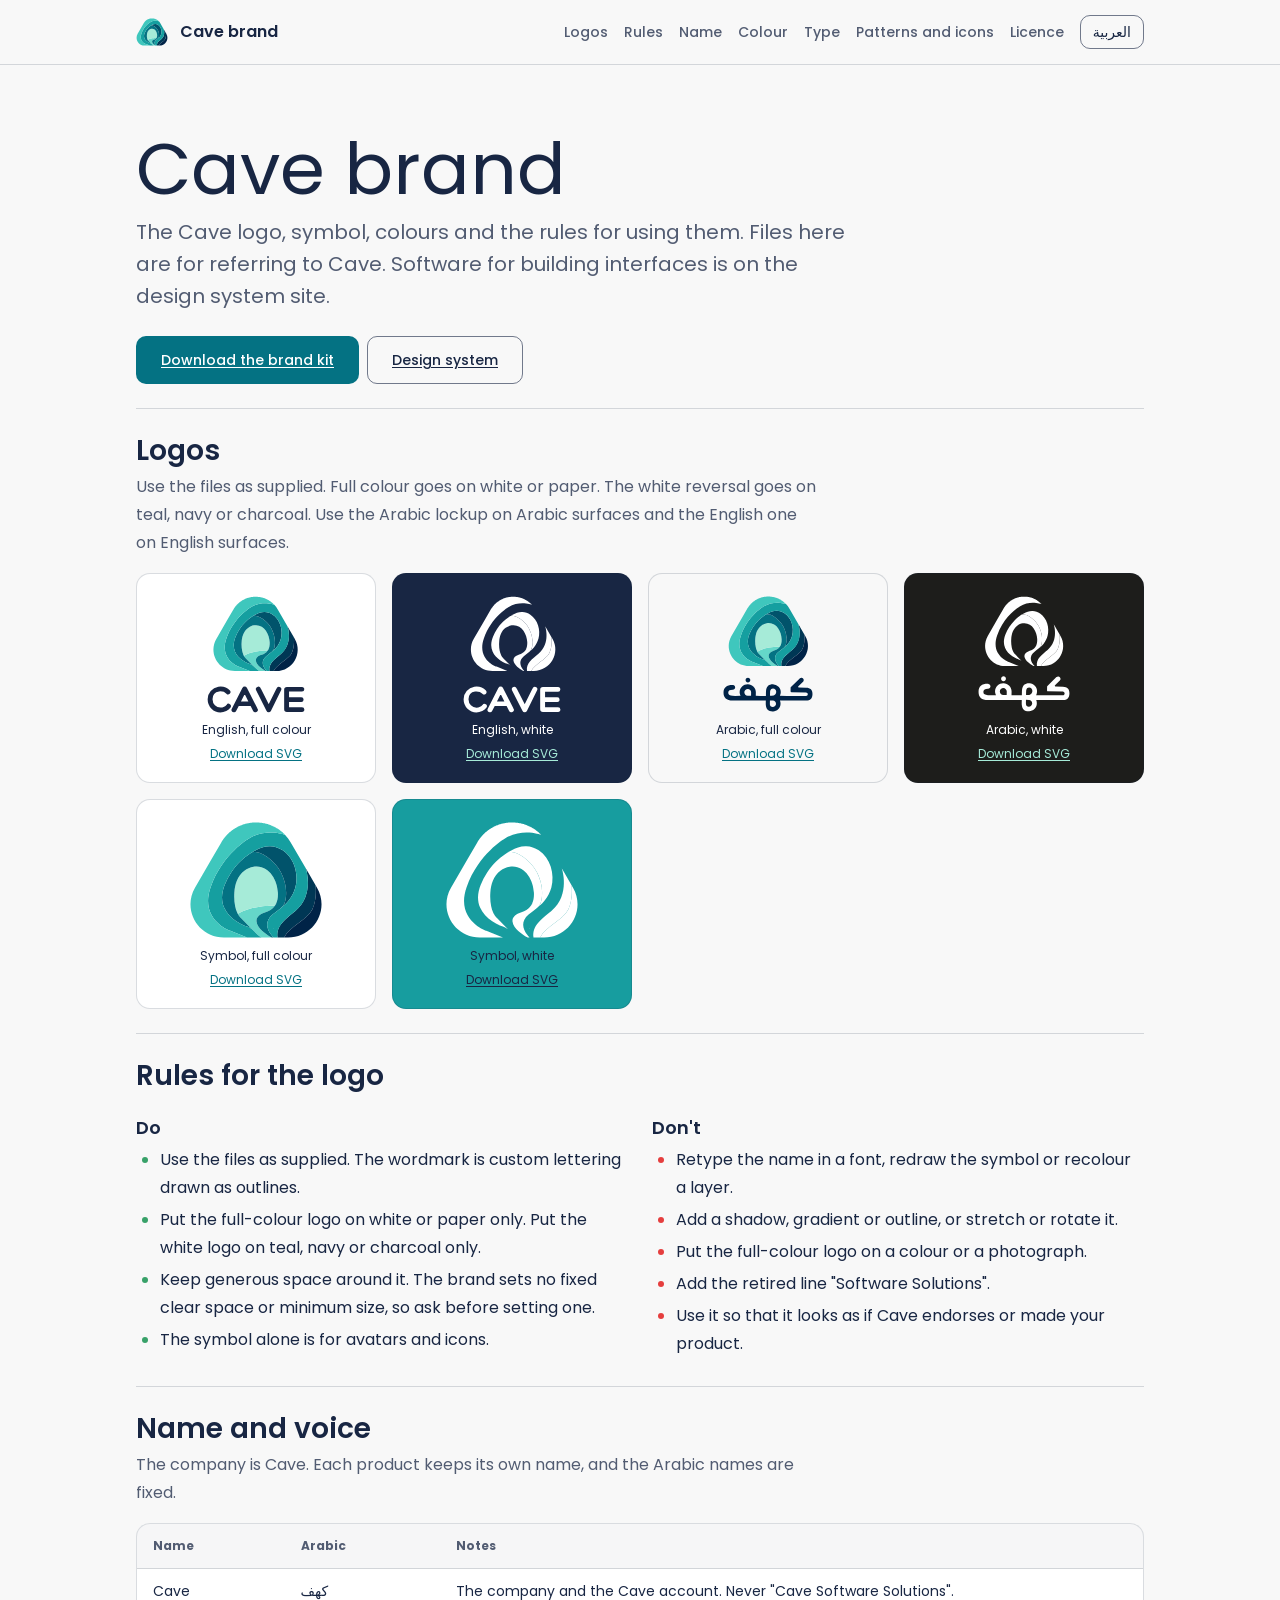
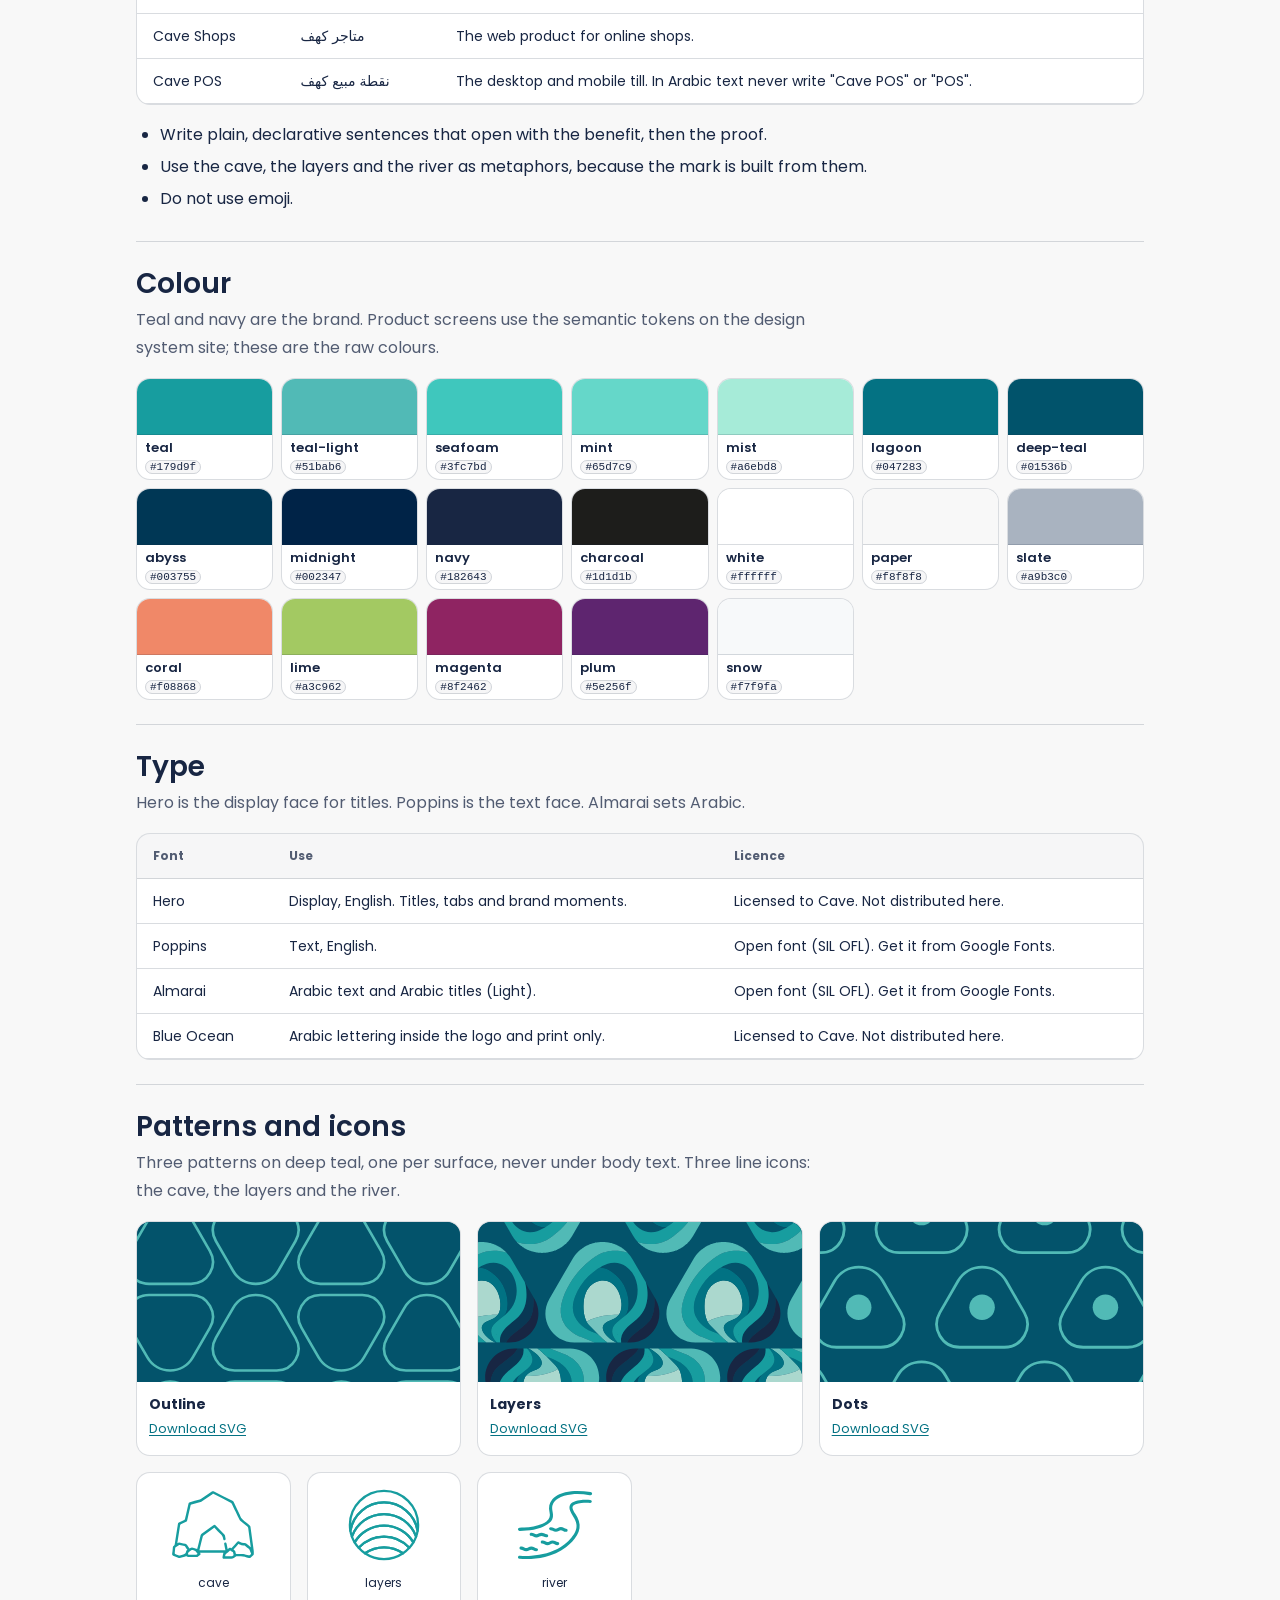
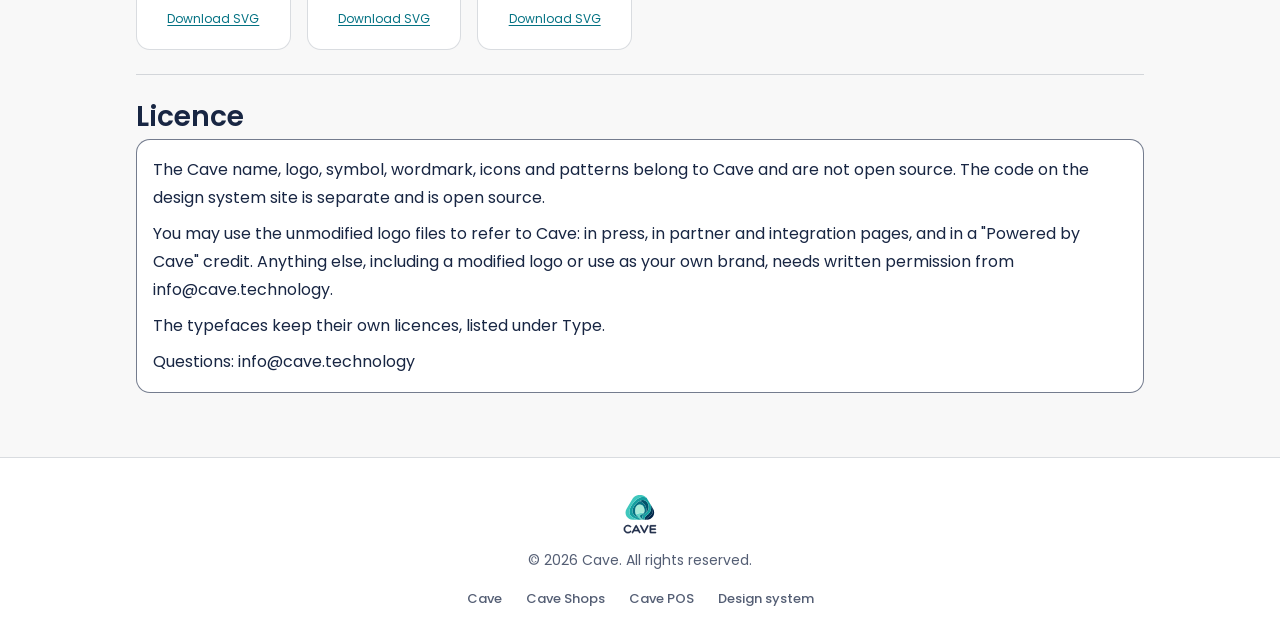
==== index.html @ c979d56d "Add the Cave brand site Logos, symbol, icons, patterns and colours with usage rules, naming and lice" ====
<!doctype html>
<html lang="en" dir="ltr" data-theme="light">
<head>
<meta charset="utf-8">
<meta name="viewport" content="width=device-width,initial-scale=1">
<title>Cave brand | Logos, colours, fonts and rules</title>
<meta name="description" content="The Cave logo, symbol, icons, patterns and colours, with the rules for using them, in English and Arabic.">
<link rel="canonical" href="https://brand.cave.technology/">
<link rel="alternate" hreflang="en" href="https://brand.cave.technology/">
<link rel="alternate" hreflang="ar" href="https://brand.cave.technology/ar/">
<link rel="alternate" hreflang="x-default" href="https://brand.cave.technology/">
<meta property="og:title" content="Cave brand | Logos, colours, fonts and rules">
<meta property="og:description" content="The Cave logo, symbol, icons, patterns and colours, with the rules for using them, in English and Arabic.">
<meta name="theme-color" content="#182643">
<link rel="icon" type="image/svg+xml" href="/assets/logos/cave-symbol-color.svg">
<script>(function(){try{var t=window.matchMedia&&matchMedia('(prefers-color-scheme: dark)').matches?'dark':'light';document.documentElement.setAttribute('data-theme',t)}catch(e){}})()</script>
<link rel="stylesheet" href="/assets/css/fonts.css">
<link rel="stylesheet" href="/assets/css/tokens.css">
<link rel="stylesheet" href="/assets/css/components.css">
<link rel="stylesheet" href="/assets/css/brand.css">
</head>
<body>
<header class="top"><div class="wrap">
<a class="brand" href="/"><img class="logo-light" src="/assets/logos/cave-symbol-color.svg" alt=""><img class="logo-dark" src="/assets/logos/cave-symbol-white.svg" alt=""><span>Cave brand</span></a>
<nav class="nav" aria-label="Cave brand"><a href="#logos">Logos</a><a href="#rules">Rules</a><a href="#name">Name</a><a href="#colour">Colour</a><a href="#type">Type</a><a href="#patterns">Patterns and icons</a><a href="#licence">Licence</a><a class="lang" href="/ar/" hreflang="ar" lang="ar">العربية</a></nav>
</div></header>
<main class="wrap">
<div class="hero"><h1>Cave brand</h1><p>The Cave logo, symbol, colours and the rules for using them. Files here are for referring to Cave. Software for building interfaces is on the design system site.</p>
<div class="actions"><a class="cv-btn cv-btn--primary cv-btn--lg" href="/kit/cave-brand-kit.zip" download>Download the brand kit</a><a class="cv-btn cv-btn--secondary cv-btn--lg" href="https://design.cave.technology/">Design system</a></div></div>
<section id="logos"><h2>Logos</h2><p class="lead">Use the files as supplied. Full colour goes on white or paper. The white reversal goes on teal, navy or charcoal. Use the Arabic lockup on Arabic surfaces and the English one on English surfaces.</p><ul class="grounds"><li class="ground g-white"><img src="/assets/logos/cave-logo-en-color-compact.svg" alt="English, full colour" height="120"><small>English, full colour</small><a href="/assets/logos/cave-logo-en-color-compact.svg" download>Download SVG</a></li><li class="ground g-navy"><img src="/assets/logos/cave-logo-en-white-compact.svg" alt="English, white" height="120"><small>English, white</small><a href="/assets/logos/cave-logo-en-white-compact.svg" download>Download SVG</a></li><li class="ground g-paper"><img src="/assets/logos/cave-logo-ar-color-compact.svg" alt="Arabic, full colour" height="120"><small>Arabic, full colour</small><a href="/assets/logos/cave-logo-ar-color-compact.svg" download>Download SVG</a></li><li class="ground g-charcoal"><img src="/assets/logos/cave-logo-ar-white-compact.svg" alt="Arabic, white" height="120"><small>Arabic, white</small><a href="/assets/logos/cave-logo-ar-white-compact.svg" download>Download SVG</a></li><li class="ground g-white"><img src="/assets/logos/cave-symbol-color.svg" alt="Symbol, full colour" height="120"><small>Symbol, full colour</small><a href="/assets/logos/cave-symbol-color.svg" download>Download SVG</a></li><li class="ground g-teal"><img src="/assets/logos/cave-symbol-white.svg" alt="Symbol, white" height="120"><small>Symbol, white</small><a href="/assets/logos/cave-symbol-white.svg" download>Download SVG</a></li></ul></section>
<section id="rules"><h2>Rules for the logo</h2><div class="cols"><div><h3>Do</h3><ul class="rules do"><li>Use the files as supplied. The wordmark is custom lettering drawn as outlines.</li><li>Put the full-colour logo on white or paper only. Put the white logo on teal, navy or charcoal only.</li><li>Keep generous space around it. The brand sets no fixed clear space or minimum size, so ask before setting one.</li><li>The symbol alone is for avatars and icons.</li></ul></div><div><h3>Don&#x27;t</h3><ul class="rules dont"><li>Retype the name in a font, redraw the symbol or recolour a layer.</li><li>Add a shadow, gradient or outline, or stretch or rotate it.</li><li>Put the full-colour logo on a colour or a photograph.</li><li>Add the retired line &quot;Software Solutions&quot;.</li><li>Use it so that it looks as if Cave endorses or made your product.</li></ul></div></div></section>
<section id="name"><h2>Name and voice</h2><p class="lead">The company is Cave. Each product keeps its own name, and the Arabic names are fixed.</p><div class="tcard"><table><thead><tr><th>Name</th><th>Arabic</th><th>Notes</th></tr></thead><tbody><tr><td>Cave</td><td>كهف</td><td>The company and the Cave account. Never &quot;Cave Software Solutions&quot;.</td></tr><tr><td>Cave Shops</td><td>متاجر كهف</td><td>The web product for online shops.</td></tr><tr><td>Cave POS</td><td>نقطة مبيع كهف</td><td>The desktop and mobile till. In Arabic text never write &quot;Cave POS&quot; or &quot;POS&quot;.</td></tr></tbody></table></div><ul class="rules" style="margin-top:var(--space-3)"><li>Write plain, declarative sentences that open with the benefit, then the proof.</li><li>Use the cave, the layers and the river as metaphors, because the mark is built from them.</li><li>Do not use emoji.</li></ul></section>
<section id="colour"><h2>Colour</h2><p class="lead">Teal and navy are the brand. Product screens use the semantic tokens on the design system site; these are the raw colours.</p><ul class="swatches"><li class="sw"><i style="background:#179d9f"></i><span><b>teal</b><code>#179d9f</code></span></li><li class="sw"><i style="background:#51bab6"></i><span><b>teal-light</b><code>#51bab6</code></span></li><li class="sw"><i style="background:#3fc7bd"></i><span><b>seafoam</b><code>#3fc7bd</code></span></li><li class="sw"><i style="background:#65d7c9"></i><span><b>mint</b><code>#65d7c9</code></span></li><li class="sw"><i style="background:#a6ebd8"></i><span><b>mist</b><code>#a6ebd8</code></span></li><li class="sw"><i style="background:#047283"></i><span><b>lagoon</b><code>#047283</code></span></li><li class="sw"><i style="background:#01536b"></i><span><b>deep-teal</b><code>#01536b</code></span></li><li class="sw"><i style="background:#003755"></i><span><b>abyss</b><code>#003755</code></span></li><li class="sw"><i style="background:#002347"></i><span><b>midnight</b><code>#002347</code></span></li><li class="sw"><i style="background:#182643"></i><span><b>navy</b><code>#182643</code></span></li><li class="sw"><i style="background:#1d1d1b"></i><span><b>charcoal</b><code>#1d1d1b</code></span></li><li class="sw"><i style="background:#ffffff"></i><span><b>white</b><code>#ffffff</code></span></li><li class="sw"><i style="background:#f8f8f8"></i><span><b>paper</b><code>#f8f8f8</code></span></li><li class="sw"><i style="background:#a9b3c0"></i><span><b>slate</b><code>#a9b3c0</code></span></li><li class="sw"><i style="background:#f08868"></i><span><b>coral</b><code>#f08868</code></span></li><li class="sw"><i style="background:#a3c962"></i><span><b>lime</b><code>#a3c962</code></span></li><li class="sw"><i style="background:#8f2462"></i><span><b>magenta</b><code>#8f2462</code></span></li><li class="sw"><i style="background:#5e256f"></i><span><b>plum</b><code>#5e256f</code></span></li><li class="sw"><i style="background:#f7f9fa"></i><span><b>snow</b><code>#f7f9fa</code></span></li></ul></section>
<section id="type"><h2>Type</h2><p class="lead">Hero is the display face for titles. Poppins is the text face. Almarai sets Arabic.</p><div class="tcard"><table><thead><tr><th>Font</th><th>Use</th><th>Licence</th></tr></thead><tbody><tr><td class="ltr">Hero</td><td>Display, English. Titles, tabs and brand moments.</td><td>Licensed to Cave. Not distributed here.</td></tr><tr><td class="ltr">Poppins</td><td>Text, English.</td><td>Open font (SIL OFL). Get it from Google Fonts.</td></tr><tr><td class="ltr">Almarai</td><td>Arabic text and Arabic titles (Light).</td><td>Open font (SIL OFL). Get it from Google Fonts.</td></tr><tr><td class="ltr">Blue Ocean</td><td>Arabic lettering inside the logo and print only.</td><td>Licensed to Cave. Not distributed here.</td></tr></tbody></table></div></section>
<section id="patterns"><h2>Patterns and icons</h2><p class="lead">Three patterns on deep teal, one per surface, never under body text. Three line icons: the cave, the layers and the river.</p><ul class="pats"><li><span class="pat" style="background-image:url(/assets/patterns/cave-pattern-outline.svg)" role="img" aria-label="Outline"></span><div class="cap"><b>Outline</b><a href="/assets/patterns/cave-pattern-outline.svg" download>Download SVG</a></div></li><li><span class="pat" style="background-image:url(/assets/patterns/cave-pattern-layers.svg)" role="img" aria-label="Layers"></span><div class="cap"><b>Layers</b><a href="/assets/patterns/cave-pattern-layers.svg" download>Download SVG</a></div></li><li><span class="pat" style="background-image:url(/assets/patterns/cave-pattern-dots.svg)" role="img" aria-label="Dots"></span><div class="cap"><b>Dots</b><a href="/assets/patterns/cave-pattern-dots.svg" download>Download SVG</a></div></li></ul><ul class="icons" style="margin-top:var(--space-3)"><li><img src="/assets/icons/cave-icon-cave.svg" alt="" height="72"><small>cave</small><a href="/assets/icons/cave-icon-cave.svg" download style="font-size:12px">Download SVG</a></li><li><img src="/assets/icons/cave-icon-layers.svg" alt="" height="72"><small>layers</small><a href="/assets/icons/cave-icon-layers.svg" download style="font-size:12px">Download SVG</a></li><li><img src="/assets/icons/cave-icon-river.svg" alt="" height="72"><small>river</small><a href="/assets/icons/cave-icon-river.svg" download style="font-size:12px">Download SVG</a></li></ul></section>
<section id="licence"><h2>Licence</h2><div class="notice"><p>The Cave name, logo, symbol, wordmark, icons and patterns belong to Cave and are not open source. The code on the design system site is separate and is open source.</p><p>You may use the unmodified logo files to refer to Cave: in press, in partner and integration pages, and in a &quot;Powered by Cave&quot; credit. Anything else, including a modified logo or use as your own brand, needs written permission from info@cave.technology.</p><p>The typefaces keep their own licences, listed under Type.</p><p>Questions: info@cave.technology</p></div></section>
</main>
<footer class="cv-footer"><div class="cv-footer__stack">
<img class="cv-footer__logo logo-light" src="/assets/logos/cave-logo-en-color-compact.svg" alt="Cave" height="40">
<img class="cv-footer__logo logo-dark" src="/assets/logos/cave-logo-en-white-compact.svg" alt="" height="40">
<p class="cv-footer__copy">© 2026 Cave. All rights reserved.</p>
<ul class="cv-footer__links"><li><a href="https://www.cave.technology">Cave</a></li><li><a href="https://shops.cave.technology">Cave Shops</a></li><li><a href="https://pos.cave.technology">Cave POS</a></li><li><a href="https://design.cave.technology">Design system</a></li></ul>
</div></footer>
</body>
</html>
---- assets/css/fonts.css ----
@font-face{font-family:"Poppins";src:url("/assets/fonts/Poppins-Regular.ttf") format("truetype");font-weight:400;font-display:swap}
@font-face{font-family:"Poppins";src:url("/assets/fonts/Poppins-Medium.ttf") format("truetype");font-weight:500;font-display:swap}
@font-face{font-family:"Poppins";src:url("/assets/fonts/Poppins-SemiBold.ttf") format("truetype");font-weight:600;font-display:swap}
@font-face{font-family:"Poppins";src:url("/assets/fonts/Poppins-Bold.ttf") format("truetype");font-weight:700;font-display:swap}
@font-face{font-family:"Almarai";src:url("/assets/fonts/Almarai-Light.ttf") format("truetype");font-weight:300;font-display:swap}
@font-face{font-family:"Almarai";src:url("/assets/fonts/Almarai-Regular.ttf") format("truetype");font-weight:400;font-display:swap}
@font-face{font-family:"Almarai";src:url("/assets/fonts/Almarai-Bold.ttf") format("truetype");font-weight:700;font-display:swap}
@font-face{font-family:"Hero";src:url("/assets/fonts/Hero.otf") format("opentype");font-weight:400;font-display:swap}
---- assets/css/tokens.css ----
/* Cave design tokens. Generated from tokens.json. Do not edit by hand. */
:root{--teal:#179d9f;--teal-light:#51bab6;--seafoam:#3fc7bd;--mint:#65d7c9;--mist:#a6ebd8;--lagoon:#047283;--deep-teal:#01536b;--abyss:#003755;--midnight:#002347;--navy:#182643;--charcoal:#1d1d1b;--white:#ffffff;--paper:#f8f8f8;--slate:#a9b3c0;--coral:#f08868;--lime:#a3c962;--magenta:#8f2462;--plum:#5e256f;--snow:#f7f9fa;--font-display:"Hero", "Poppins", system-ui, sans-serif;--font-sans:"Poppins", system-ui, sans-serif;--font-ar-display:"Almarai", "Poppins", system-ui, sans-serif;--font-ar-text:"Almarai", "Poppins", system-ui, sans-serif;--space-1:4px;--space-2:8px;--space-3:16px;--space-4:24px;--space-5:40px;--space-6:64px;--space-12:12px;--space-32:32px;--space-48:48px;--radius-sm:8px;--radius-control:10px;--radius-md:14px;--radius-lg:18px;--radius-xl:32px;--radius-pill:9999px;--duration-fast:150ms;--duration-base:200ms;--easing-standard:cubic-bezier(0.2,0,0,1);--z-sticky:100;--z-dropdown:1000;--z-modal:1100;--z-toast:1200;}
:root,[data-theme="light"]{color-scheme:light;--surface:var(--paper);--surface-raised:var(--white);--surface-inverse:var(--navy);--ink:var(--navy);--ink-muted:rgba(24,38,67,0.74);--ink-inverse:var(--white);--border:rgba(24,38,67,0.16);--border-strong:rgba(24,38,67,0.6);--accent:var(--teal);--on-accent:var(--navy);--accent-text:var(--lagoon);--focus-ring:var(--lagoon);--accent-strong:var(--lagoon);--on-accent-strong:var(--white);--accent-strong-hover:var(--deep-teal);--accent-soft:rgba(166,235,216,0.45);--accent-soft-border:rgba(4,114,131,0.3);--danger:#c53030;--on-danger:var(--white);--danger-hover:#9b2c2c;--surface-sunken:rgba(24,38,67,0.04);--surface-hover:rgba(24,38,67,0.06);--scrim:rgba(24,38,67,0.5);--disabled-bg:rgba(24,38,67,0.08);--disabled-fg:rgba(24,38,67,0.45);--success-bg:#f0fff4;--success-fg:#276749;--success-border:#c6f6d5;--success-solid:#38a169;--warning-bg:#fffaf0;--warning-fg:#9c4221;--warning-border:#feebc8;--warning-solid:#dd6b20;--error-bg:#fff5f5;--error-fg:#c53030;--error-border:#fed7d7;--error-solid:#e53e3e;--info-bg:#ebf8ff;--info-fg:#2c5282;--info-border:#bee3f8;--info-solid:#3182ce;--chart-1:#047283;--chart-2:#8f2462;--chart-3:#a85f49;--chart-4:#182643;--shadow-menu:0 4px 12px rgba(24,38,67,0.12);--shadow-overlay:0 12px 32px rgba(24,38,67,0.16);}
[data-theme="dark"]{color-scheme:dark;--surface:var(--navy);--surface-raised:rgba(255,255,255,0.06);--surface-inverse:var(--paper);--ink:var(--white);--ink-muted:rgba(255,255,255,0.74);--ink-inverse:var(--navy);--border:rgba(255,255,255,0.16);--border-strong:rgba(255,255,255,0.55);--accent:var(--teal);--on-accent:var(--navy);--accent-text:var(--seafoam);--focus-ring:var(--seafoam);--accent-strong:var(--teal);--on-accent-strong:var(--navy);--accent-strong-hover:var(--seafoam);--accent-soft:rgba(63,199,189,0.14);--accent-soft-border:rgba(63,199,189,0.3);--danger:#f56565;--on-danger:var(--navy);--danger-hover:#fc8181;--surface-sunken:rgba(255,255,255,0.04);--surface-hover:rgba(255,255,255,0.08);--scrim:rgba(0,0,0,0.6);--disabled-bg:rgba(255,255,255,0.1);--disabled-fg:rgba(255,255,255,0.45);--success-bg:rgba(72,187,120,0.14);--success-fg:#9ae6b4;--success-border:rgba(72,187,120,0.28);--success-solid:#48bb78;--warning-bg:rgba(237,137,54,0.14);--warning-fg:#fbd38d;--warning-border:rgba(237,137,54,0.28);--warning-solid:#ed8936;--error-bg:rgba(245,101,101,0.14);--error-fg:#feb2b2;--error-border:rgba(245,101,101,0.28);--error-solid:#f56565;--info-bg:rgba(66,153,225,0.14);--info-fg:#90cdf4;--info-border:rgba(66,153,225,0.28);--info-solid:#4299e1;--chart-1:#3fc7bd;--chart-2:#f08868;--chart-3:#a3c962;--chart-4:#a6ebd8;--shadow-menu:0 4px 12px rgba(0,0,0,0.5);--shadow-overlay:0 12px 32px rgba(0,0,0,0.6);}
[data-theme="black"]{color-scheme:dark;--surface:var(--charcoal);--surface-raised:rgba(255,255,255,0.06);--surface-inverse:var(--paper);--ink:var(--white);--ink-muted:rgba(255,255,255,0.74);--ink-inverse:var(--charcoal);--border:rgba(255,255,255,0.16);--border-strong:rgba(255,255,255,0.55);--accent:var(--teal);--on-accent:var(--charcoal);--accent-text:var(--seafoam);--focus-ring:var(--seafoam);--accent-strong:var(--teal);--on-accent-strong:var(--charcoal);--accent-strong-hover:var(--seafoam);--accent-soft:rgba(63,199,189,0.14);--accent-soft-border:rgba(63,199,189,0.3);--danger:#f56565;--on-danger:var(--charcoal);--danger-hover:#fc8181;--surface-sunken:rgba(255,255,255,0.04);--surface-hover:rgba(255,255,255,0.08);--scrim:rgba(0,0,0,0.7);--disabled-bg:rgba(255,255,255,0.1);--disabled-fg:rgba(255,255,255,0.45);--success-bg:rgba(72,187,120,0.14);--success-fg:#9ae6b4;--success-border:rgba(72,187,120,0.28);--success-solid:#48bb78;--warning-bg:rgba(237,137,54,0.14);--warning-fg:#fbd38d;--warning-border:rgba(237,137,54,0.28);--warning-solid:#ed8936;--error-bg:rgba(245,101,101,0.14);--error-fg:#feb2b2;--error-border:rgba(245,101,101,0.28);--error-solid:#f56565;--info-bg:rgba(66,153,225,0.14);--info-fg:#90cdf4;--info-border:rgba(66,153,225,0.28);--info-solid:#4299e1;--chart-1:#3fc7bd;--chart-2:#f08868;--chart-3:#a3c962;--chart-4:#a6ebd8;--shadow-menu:0 4px 12px rgba(0,0,0,0.6);--shadow-overlay:0 12px 32px rgba(0,0,0,0.7);}
---- assets/css/components.css ----
/* Cave product UI: CSS-only components. Every value is a token from tokens.json. Logical properties throughout, so the same markup works left-to-right and right-to-left. */
:root{--ui-font:var(--font-sans)}
[dir="rtl"]{--ui-font:var(--font-ar-text)}
.cv-ltr{direction:ltr;unicode-bidi:isolate;text-align:start}
.cv-icon{width:20px;height:20px;flex:none;fill:none;stroke:currentColor;stroke-width:1.75;stroke-linecap:round;stroke-linejoin:round}
:where(.cv-btn,.cv-icon-btn,.cv-tab,.cv-nav-item,.cv-link,.cv-powered__link,.cv-footer__links a):focus-visible{outline:2px solid var(--focus-ring);outline-offset:2px}

/* Button */
.cv-btn{--h:40px;box-sizing:border-box;display:inline-flex;align-items:center;justify-content:center;gap:var(--space-2);min-height:var(--h);padding:0 var(--space-3);border:1px solid transparent;border-radius:var(--radius-control);background:transparent;color:var(--ink);font:500 14px/20px var(--ui-font);white-space:nowrap;cursor:pointer;transition:background-color var(--duration-fast) var(--easing-standard),border-color var(--duration-fast) var(--easing-standard)}
.cv-btn--sm{--h:32px;padding:0 var(--space-12);font-size:13px}
.cv-btn--lg{--h:48px;padding:0 var(--space-4)}
.cv-btn--block{display:flex;width:100%}
.cv-btn--primary{background:var(--accent-strong);color:var(--on-accent-strong)}
.cv-btn--primary:hover,.cv-btn--primary:active{background:var(--accent-strong-hover)}
.cv-btn--secondary{border-color:var(--border-strong)}
.cv-btn--secondary:hover,.cv-btn--tertiary:hover{background:var(--surface-hover)}
.cv-btn--tertiary{color:var(--accent-text)}
.cv-btn--danger{background:var(--danger);color:var(--on-danger)}
.cv-btn--danger:hover,.cv-btn--danger:active{background:var(--danger-hover)}
.cv-btn:disabled,.cv-btn[aria-disabled="true"]{background:var(--disabled-bg);border-color:transparent;color:var(--disabled-fg);cursor:not-allowed}
.cv-btn[aria-busy="true"]{cursor:progress}
.cv-spinner{width:16px;height:16px;box-sizing:border-box;border:2px solid currentColor;border-inline-end-color:transparent;border-radius:50%;animation:cv-spin .8s linear infinite}
@keyframes cv-spin{to{transform:rotate(360deg)}}
.cv-icon-btn{display:inline-flex;align-items:center;justify-content:center;width:40px;height:40px;padding:0;border:0;border-radius:var(--radius-control);background:transparent;color:var(--ink);cursor:pointer}
.cv-icon-btn:hover{background:var(--surface-hover)}
.cv-link{color:var(--accent-text);text-decoration:underline;text-underline-offset:2px}

/* Field */
.cv-field{display:flex;flex-direction:column;gap:var(--space-1);min-width:0}
.cv-label{font:500 13px/20px var(--ui-font);color:var(--ink)}
.cv-input{box-sizing:border-box;width:100%;min-height:40px;padding:0 var(--space-12);border:1px solid var(--border-strong);border-radius:var(--radius-control);background:var(--surface-raised);color:var(--ink);font:400 14px/20px var(--ui-font);transition:border-color var(--duration-fast) var(--easing-standard)}
textarea.cv-input{padding:var(--space-12);min-height:88px;resize:vertical}
.cv-input::placeholder{color:var(--ink-muted)}
.cv-input:focus{outline:2px solid var(--focus-ring);outline-offset:-1px;border-color:var(--focus-ring)}
.cv-input[aria-invalid="true"]{border-color:var(--error-fg)}
.cv-input:disabled{background:var(--disabled-bg);border-color:transparent;color:var(--disabled-fg);cursor:not-allowed}
.cv-help{font:400 12px/16px var(--ui-font);color:var(--ink-muted)}
.cv-error{display:flex;align-items:center;gap:var(--space-1);font:500 12px/16px var(--ui-font);color:var(--error-fg)}
.cv-error .cv-icon{width:16px;height:16px}

/* Badge */
.cv-badge{--dot:var(--ink-muted);display:inline-flex;align-items:center;gap:6px;height:24px;padding:0 10px;box-sizing:border-box;border:1px solid var(--border);border-radius:var(--radius-pill);background:var(--surface-sunken);color:var(--ink-muted);font:500 12px/16px var(--ui-font);white-space:nowrap}
.cv-badge::before{content:"";width:6px;height:6px;border-radius:50%;background:var(--dot)}
.cv-badge--brand{background:var(--accent-soft);border-color:var(--accent-soft-border);color:var(--accent-text);--dot:var(--accent-text)}
.cv-badge--success{background:var(--success-bg);border-color:var(--success-border);color:var(--success-fg);--dot:var(--success-solid)}
.cv-badge--warning{background:var(--warning-bg);border-color:var(--warning-border);color:var(--warning-fg);--dot:var(--warning-solid)}
.cv-badge--error{background:var(--error-bg);border-color:var(--error-border);color:var(--error-fg);--dot:var(--error-solid)}
.cv-badge--info{background:var(--info-bg);border-color:var(--info-border);color:var(--info-fg);--dot:var(--info-solid)}

/* Card and stat */
.cv-card{box-sizing:border-box;padding:var(--space-4);border:1px solid var(--border);border-radius:var(--radius-md);background:var(--surface-raised);color:var(--ink)}
.cv-card__title{margin:0;font:600 18px/28px var(--ui-font)}
.cv-card__sub{margin:0;font:400 14px/20px var(--ui-font);color:var(--ink-muted)}
[dir="rtl"] .cv-card__title{font-weight:700;line-height:30px}
.cv-stat{display:flex;flex-direction:column;gap:var(--space-1)}
.cv-stat__label{font:500 13px/20px var(--ui-font);color:var(--ink-muted)}
.cv-stat__value{font:600 28px/36px var(--ui-font);font-variant-numeric:tabular-nums;color:var(--ink)}
.cv-stat__meta{display:flex;align-items:center;gap:var(--space-2);font:400 12px/16px var(--ui-font);color:var(--ink-muted)}

/* Page header and toolbar */
.cv-page-header{display:flex;align-items:flex-start;justify-content:space-between;gap:var(--space-3);flex-wrap:wrap}
.cv-page-title{margin:0;font:600 24px/32px var(--ui-font);color:var(--ink)}
[dir="rtl"] .cv-page-title{font-weight:700;line-height:36px}
.cv-page-sub{margin:var(--space-1) 0 0;font:400 14px/20px var(--ui-font);color:var(--ink-muted)}
.cv-toolbar{display:flex;align-items:center;gap:var(--space-3);flex-wrap:wrap}

/* Data table */
.cv-table-card{overflow:hidden;border:1px solid var(--border);border-radius:var(--radius-md);background:var(--surface-raised);color:var(--ink)}
.cv-table-scroll{overflow-x:auto}
.cv-table{width:100%;border-collapse:separate;border-spacing:0;font:400 14px/20px var(--ui-font);color:var(--ink)}
.cv-table th{padding:var(--space-12) var(--space-3);border-block-end:1px solid var(--border);background:var(--surface-sunken);color:var(--ink-muted);font:600 12px/16px var(--ui-font);text-align:start;white-space:nowrap}
.cv-table td{padding:var(--space-12) var(--space-3);border-block-end:1px solid var(--border);vertical-align:middle}
.cv-table tbody tr:last-child td{border-block-end:0}
.cv-table tbody tr:hover td{background:var(--surface-hover)}
.cv-table .cv-num{text-align:end;font-variant-numeric:tabular-nums}
.cv-pager{display:flex;align-items:center;justify-content:space-between;gap:var(--space-3);padding:var(--space-2) var(--space-3);border-block-start:1px solid var(--border);font:400 13px/20px var(--ui-font);color:var(--ink-muted)}

/* Empty state and skeleton */
.cv-empty{display:flex;flex-direction:column;align-items:center;gap:var(--space-2);padding:var(--space-5) var(--space-4);text-align:center}
.cv-empty__mark{display:flex;align-items:center;justify-content:center;width:56px;height:56px;border-radius:var(--radius-md);background:var(--accent-soft);color:var(--accent-text)}
.cv-empty__mark .cv-icon{width:28px;height:28px}
.cv-empty__title{margin:var(--space-2) 0 0;font:600 18px/28px var(--ui-font);color:var(--ink)}
.cv-empty__body{margin:0;max-width:44ch;font:400 14px/20px var(--ui-font);color:var(--ink-muted)}
.cv-empty .cv-btn{margin-block-start:var(--space-2)}
.cv-skeleton{display:block;height:12px;border-radius:var(--radius-sm);background:var(--surface-hover);animation:cv-pulse 1.4s ease-in-out infinite}
@keyframes cv-pulse{50%{opacity:.45}}
@media (prefers-reduced-motion:reduce){.cv-skeleton{animation:none}.cv-spinner{animation-duration:2.4s}}

/* Dialog and toast */
.cv-scrim{display:flex;align-items:center;justify-content:center;padding:var(--space-4);background:var(--scrim)}
.cv-dialog{box-sizing:border-box;width:100%;max-width:440px;padding:var(--space-4);border:1px solid var(--border);border-radius:var(--radius-lg);background:var(--surface);color:var(--ink);box-shadow:var(--shadow-overlay)}
.cv-dialog__title{margin:0;font:600 18px/28px var(--ui-font)}
[dir="rtl"] .cv-dialog__title{font-weight:700;line-height:30px}
.cv-dialog__body{margin:var(--space-2) 0 0;font:400 14px/20px var(--ui-font);color:var(--ink-muted)}
.cv-dialog__actions{display:flex;justify-content:flex-end;gap:var(--space-2);margin-block-start:var(--space-4)}
.cv-toast{max-width:min(420px,100%);display:flex;align-items:center;gap:var(--space-12);box-sizing:border-box;max-width:420px;padding:var(--space-12) var(--space-3);border:1px solid var(--border-strong);border-radius:var(--radius-control);background:var(--surface);color:var(--ink);box-shadow:var(--shadow-menu);font:400 14px/20px var(--ui-font)}
.cv-toast__icon{--c:var(--info-fg);color:var(--c)}
.cv-toast--success .cv-toast__icon{--c:var(--success-fg)}
.cv-toast--warning .cv-toast__icon{--c:var(--warning-fg)}
.cv-toast--error .cv-toast__icon{--c:var(--error-fg)}
.cv-toast__action{margin-inline-start:auto;font-weight:600;color:var(--accent-text);background:none;border:0;padding:0;cursor:pointer;font-family:inherit;font-size:inherit}

/* Banner */
.cv-banner{display:flex;align-items:flex-start;gap:var(--space-12);padding:var(--space-12) var(--space-3);border:1px solid var(--info-border);border-radius:var(--radius-control);background:var(--info-bg);color:var(--info-fg);font:400 14px/20px var(--ui-font)}
.cv-banner--success{background:var(--success-bg);border-color:var(--success-border);color:var(--success-fg)}
.cv-banner--warning{background:var(--warning-bg);border-color:var(--warning-border);color:var(--warning-fg)}
.cv-banner--error{background:var(--error-bg);border-color:var(--error-border);color:var(--error-fg)}
.cv-banner__text{flex:1;min-width:0}
.cv-banner__title{font-weight:600}
.cv-banner__action{margin-inline-start:auto;font-weight:600;color:inherit;text-decoration:underline;text-underline-offset:2px;white-space:nowrap}

/* Tabs */
.cv-tabs{display:flex;gap:var(--space-1);border-block-end:1px solid var(--border);overflow-x:auto}
.cv-tab{padding:var(--space-12) var(--space-3);margin-block-end:-1px;border:0;border-block-end:2px solid transparent;background:none;color:var(--ink-muted);font:500 14px/20px var(--ui-font);white-space:nowrap;cursor:pointer}
.cv-tab:hover{color:var(--ink)}
.cv-tab[aria-selected="true"]{border-block-end-color:var(--accent-strong);color:var(--ink);font-weight:600}

/* Navigation */
.cv-sidebar{box-sizing:border-box;display:flex;flex-direction:column;gap:var(--space-1);width:256px;max-width:100%;padding:var(--space-3);border-inline-end:1px solid var(--border);background:var(--surface-raised);color:var(--ink)}
.cv-nav-section{padding:var(--space-3) var(--space-12) var(--space-1);color:var(--ink-muted);font:600 12px/16px var(--ui-font)}
.cv-nav-item{display:flex;align-items:center;gap:var(--space-12);min-height:40px;padding:0 var(--space-12);border:0;border-radius:var(--radius-control);background:transparent;color:var(--ink);font:500 14px/20px var(--ui-font);text-align:start;text-decoration:none;cursor:pointer}
.cv-nav-item:hover{background:var(--surface-hover)}
.cv-nav-item[aria-current="page"]{background:var(--accent-soft);color:var(--accent-text);font-weight:600}
.cv-bottomnav{display:flex;border-block-start:1px solid var(--border);background:var(--surface-raised)}
.cv-bottomnav .cv-nav-item{flex:1;flex-direction:column;justify-content:center;gap:2px;min-height:56px;padding:var(--space-1) 0;border-radius:0;font-size:12px;line-height:16px}
.cv-bottomnav .cv-nav-item[aria-current="page"]{background:transparent}

/* Auth card: the Cave account screens (sign in, register, reset). The title is
   the account name, "Cave", in the display face; the products are named only in the context line. */
.cv-auth{box-sizing:border-box;width:100%;max-width:400px;margin-inline:auto;padding:var(--space-4);border:1px solid var(--border);border-radius:var(--radius-lg);background:var(--surface-raised);color:var(--ink)}
.cv-auth__brand{display:flex;align-items:center;justify-content:center;gap:var(--space-2)}
.cv-auth__logo{width:40px;height:40px;object-fit:contain}
.cv-auth__name{font:400 32px/40px var(--font-display)}
[dir="rtl"] .cv-auth__name{font-family:var(--font-ar-display);font-size:28px;line-height:48px}
.cv-auth__sub{margin:var(--space-1) 0 0;text-align:center;font:400 14px/20px var(--ui-font);color:var(--ink-muted)}
.cv-auth__context{margin:var(--space-1) 0 var(--space-4);text-align:center;font:400 12px/16px var(--ui-font);color:var(--ink-muted)}
.cv-auth__form{display:flex;flex-direction:column;gap:var(--space-3)}

/* Add-on card, quantity stepper and order bar */
.cv-addon{box-sizing:border-box;display:flex;flex-direction:column;gap:var(--space-12);min-width:0;padding:var(--space-3);background:var(--surface-raised);border:1px solid var(--border);border-radius:var(--radius-md);color:var(--ink)}
.cv-addon.is-selected{border-color:var(--accent-strong);outline:1px solid var(--accent-strong);outline-offset:-2px}
.cv-addon__head{display:flex;align-items:flex-start;justify-content:space-between;gap:var(--space-2)}
.cv-addon__title{margin:0;font:600 16px/24px var(--ui-font)}
.cv-addon__desc{margin:0;color:var(--ink-muted);font:400 13px/20px var(--ui-font)}
.cv-addon__list{display:flex;flex-direction:column;gap:var(--space-1);margin:0;padding:0;list-style:none;font:400 14px/20px var(--ui-font)}
.cv-addon__list li{display:flex;align-items:center;gap:var(--space-2)}
.cv-addon__list .cv-icon{width:18px;height:18px;color:var(--accent-text)}
.cv-addon__price{display:flex;align-items:baseline;flex-wrap:wrap;gap:var(--space-2)}
.cv-addon__now{font:700 22px/28px var(--ui-font)}
.cv-addon__was{color:var(--ink-muted);font:400 13px/20px var(--ui-font);text-decoration:line-through}
.cv-addon__unit{margin:0;color:var(--ink-muted);font:400 12px/16px var(--ui-font)}
.cv-addon__note{margin:0;color:var(--ink-muted);font:500 13px/20px var(--ui-font)}
.cv-addon__actions{display:flex;align-items:center;justify-content:space-between;gap:var(--space-2);margin-block-start:auto}
.cv-stepper{display:inline-flex;align-items:center;gap:var(--space-1)}
.cv-stepper output{min-width:28px;text-align:center;font:600 14px/20px var(--ui-font);font-variant-numeric:tabular-nums}
.cv-orderbar{box-sizing:border-box;display:flex;align-items:center;justify-content:space-between;gap:var(--space-3);padding:var(--space-12) var(--space-3);background:var(--surface-raised);border:1px solid var(--accent-strong);border-radius:var(--radius-md)}
.cv-orderbar__sum{margin:0;color:var(--ink-muted);font:400 13px/20px var(--ui-font)}
.cv-orderbar__total{margin:0;font:700 18px/24px var(--ui-font)}

/* Powered by Cave: the caption, the Cave mark and the name, one link to www.cave.technology. The same
   in every Cave app and page; in Arabic the caption and name are Arabic and the row mirrors by itself. */
.cv-powered{display:inline-flex;align-items:center;gap:6px;font:400 12px/20px var(--ui-font);color:var(--ink-muted)}
.cv-powered__link{display:inline-flex;align-items:center;gap:6px;color:var(--ink-muted);font-weight:600;text-decoration:none}
.cv-powered__link:hover{text-decoration:underline}
.cv-powered__mark{width:16px;height:16px;object-fit:contain}

/* Footer: a product's page footer. Its own logo, Powered by Cave, the copyright line, a row of links. */
.cv-footer{border-block-start:1px solid var(--border);background:var(--surface-raised);color:var(--ink-muted)}
.cv-footer__stack{display:flex;flex-direction:column;align-items:center;padding:36px var(--space-3) var(--space-32);text-align:center}
.cv-footer__logo{display:block;height:40px;width:auto;object-fit:contain}
.cv-footer .cv-powered{margin-block-start:10px}
.cv-footer__copy{margin:var(--space-3) 0 0;font:400 14px/20px var(--ui-font)}
.cv-footer__links{display:flex;flex-wrap:wrap;justify-content:center;gap:5px var(--space-4);margin:14px 0 0;padding:0;list-style:none}
.cv-footer__links a{display:inline-block;padding-block:3px;color:var(--ink-muted);font:500 13px/20px var(--ui-font);text-decoration:none}
.cv-footer__links a:hover{color:var(--accent-text);text-decoration:underline}
---- assets/css/brand.css ----
*,*::before,*::after{box-sizing:border-box}
html{-webkit-text-size-adjust:100%;scroll-behavior:smooth}
@media (prefers-reduced-motion:reduce){html{scroll-behavior:auto}}
body{margin:0;background:var(--surface);color:var(--ink);font:400 16px/28px var(--font-sans)}
html[lang="ar"] body{font-family:var(--font-ar-text)}
img{max-width:100%}
a{color:var(--accent-text);text-underline-offset:2px}
:where(a,button):focus-visible{outline:2px solid var(--focus-ring);outline-offset:2px}
code{padding:1px 6px;border:1px solid var(--border);border-radius:var(--radius-sm);background:var(--surface-sunken);font:.875em ui-monospace,Menlo,Consolas,monospace;direction:ltr;unicode-bidi:isolate}
.wrap{max-width:1040px;margin-inline:auto;padding-inline:var(--space-3)}
.top{position:sticky;inset-block-start:0;z-index:var(--z-sticky);border-block-end:1px solid var(--border);background:var(--surface)}
.top .wrap{display:flex;align-items:center;gap:var(--space-3);min-height:64px;flex-wrap:wrap}
.brand{display:inline-flex;align-items:center;gap:12px;color:var(--ink);text-decoration:none;font:600 16px/24px var(--font-sans)}
html[lang="ar"] .brand{font-family:var(--font-ar-text);font-weight:700}
.brand img{width:32px;height:32px}
.nav{display:flex;gap:var(--space-3);margin-inline-start:auto;flex-wrap:wrap;align-items:center}
.nav a{color:var(--ink-muted);text-decoration:none;font:500 14px/20px var(--font-sans)}
html[lang="ar"] .nav a{font-family:var(--font-ar-text)}
.nav a:hover{color:var(--accent-text);text-decoration:underline}
.nav a.lang{padding:6px 12px;border:1px solid var(--border-strong);border-radius:var(--radius-control);color:var(--ink)}
.logo-dark{display:none}
:root[data-theme="dark"] .logo-dark,:root[data-theme="black"] .logo-dark{display:block}
:root[data-theme="dark"] .logo-light,:root[data-theme="black"] .logo-light{display:none}
.hero{padding-block:var(--space-6) var(--space-4)}
.hero h1{margin:0;font:400 clamp(44px,8vw,72px)/1.1 var(--font-display)}
html[lang="ar"] .hero h1{font-family:var(--font-ar-display);font-weight:300;font-size:clamp(52px,9vw,84px);line-height:1.35}
.hero p{max-width:60ch;margin:var(--space-2) 0 0;color:var(--ink-muted);font-size:20px;line-height:32px}
.actions{display:flex;flex-wrap:wrap;gap:var(--space-2);margin-block-start:var(--space-4)}
section{padding-block:var(--space-4);border-block-start:1px solid var(--border)}
section h2{margin:0 0 var(--space-1);font:600 28px/36px var(--font-sans)}
html[lang="ar"] section h2{font-family:var(--font-ar-text);font-weight:700;line-height:44px}
section > p.lead{margin:0 0 var(--space-3);max-width:68ch;color:var(--ink-muted)}
h3{margin:var(--space-3) 0 var(--space-1);font:600 18px/28px var(--font-sans)}
html[lang="ar"] h3{font-family:var(--font-ar-text);font-weight:700}
.grounds{display:grid;grid-template-columns:repeat(auto-fill,minmax(210px,1fr));gap:var(--space-3);margin:0;padding:0;list-style:none}
.ground{display:flex;flex-direction:column;align-items:center;justify-content:center;gap:var(--space-2);min-height:210px;padding:var(--space-3);border:1px solid var(--border);border-radius:var(--radius-md)}
.ground img{max-height:120px;width:auto}
.ground small{font-size:12px;line-height:16px;text-align:center}
.ground a{font-size:12px;line-height:16px}
.g-white{background:#fff;color:#182643}.g-white a{color:#047283}
.g-paper{background:#f8f8f8;color:#182643}.g-paper a{color:#047283}
.g-teal{background:#179d9f;color:#182643}.g-teal a{color:#182643}
.g-navy{background:#182643;color:#fff}.g-navy a{color:#a6ebd8}
.g-charcoal{background:#1d1d1b;color:#fff}.g-charcoal a{color:#a6ebd8}
.pats{display:grid;grid-template-columns:repeat(auto-fill,minmax(250px,1fr));gap:var(--space-3);margin:0;padding:0;list-style:none}
.pats li{overflow:hidden;border:1px solid var(--border);border-radius:var(--radius-md);background:var(--surface-raised)}
.pats .pat{display:block;height:160px;background:#01536b center/cover no-repeat}
.pats div.cap{padding:var(--space-12)}
.pats b{display:block;font-size:14px;line-height:20px}
.pats a{font-size:13px}
.icons{display:grid;grid-template-columns:repeat(auto-fill,minmax(150px,1fr));gap:var(--space-3);margin:0;padding:0;list-style:none}
.icons li{display:flex;flex-direction:column;align-items:center;gap:var(--space-2);padding:var(--space-3);border:1px solid var(--border);border-radius:var(--radius-md);background:#fff;color:#182643}
.icons img{height:72px;width:auto}
.icons small{font-size:12px}
.swatches{display:grid;grid-template-columns:repeat(auto-fill,minmax(130px,1fr));gap:var(--space-2);margin:0;padding:0;list-style:none}
.sw{border:1px solid var(--border);border-radius:var(--radius-md);overflow:hidden;background:var(--surface-raised)}
.sw i{display:block;height:56px;border-block-end:1px solid var(--border)}
.sw span{display:block;padding:var(--space-1) var(--space-2);font-size:13px;line-height:18px}
.sw b{display:block;font-weight:600}
.sw code{font-size:11px;padding:0 4px}
.cols{display:grid;grid-template-columns:repeat(auto-fit,minmax(280px,1fr));gap:var(--space-4)}
ul.rules{margin:0;padding-inline-start:var(--space-4)}
ul.rules li{margin-block:var(--space-1)}
.do li::marker{color:var(--success-solid)}
.dont li::marker{color:var(--error-solid)}
table{width:100%;border-collapse:separate;border-spacing:0;font-size:14px;line-height:20px}
th{padding:var(--space-12) var(--space-3);border-block-end:1px solid var(--border);background:var(--surface-sunken);color:var(--ink-muted);font-size:12px;text-align:start}
td{padding:var(--space-12) var(--space-3);border-block-end:1px solid var(--border)}
.tcard{overflow-x:auto;border:1px solid var(--border);border-radius:var(--radius-md);background:var(--surface-raised)}
.notice{padding:var(--space-3);border:1px solid var(--border-strong);border-radius:var(--radius-md);background:var(--surface-raised)}
.notice p{margin:0 0 var(--space-2)}.notice p:last-child{margin:0}
footer{margin-block-start:var(--space-5)}
.ltr{direction:ltr;unicode-bidi:isolate}
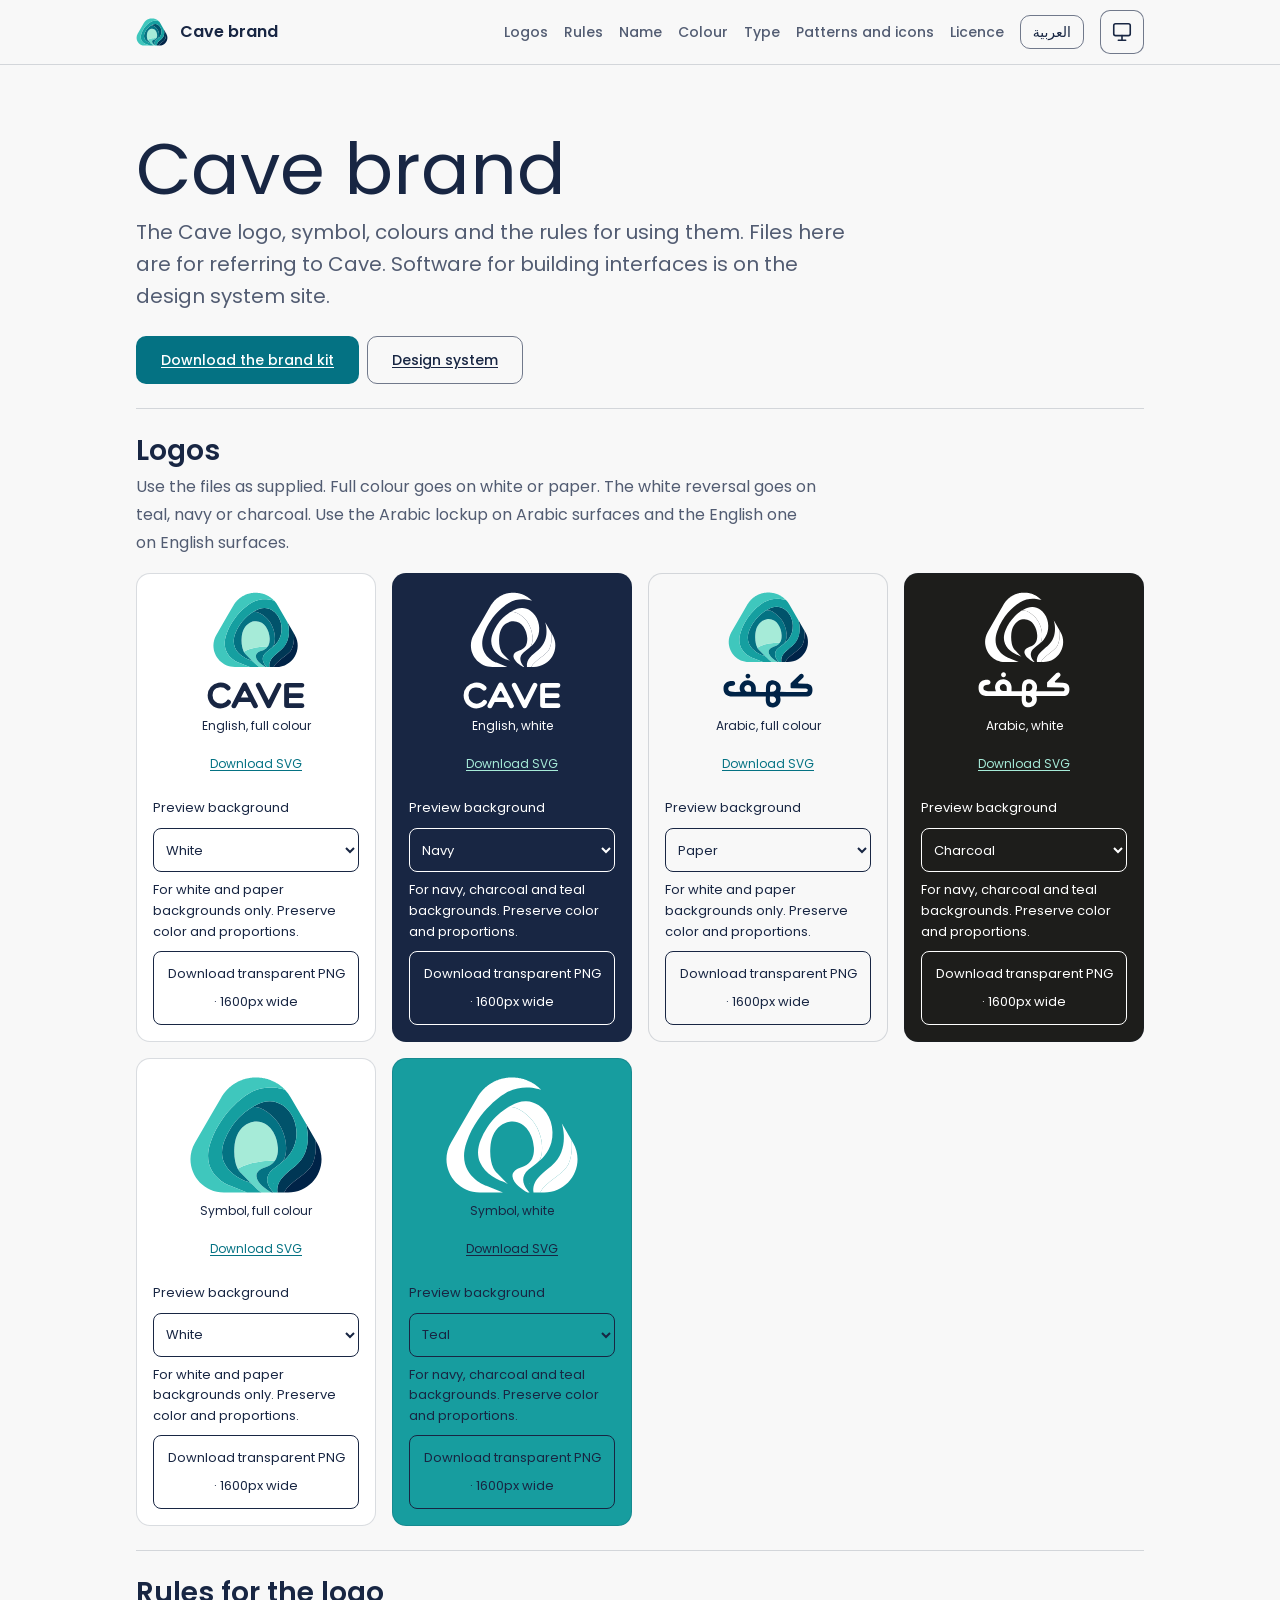
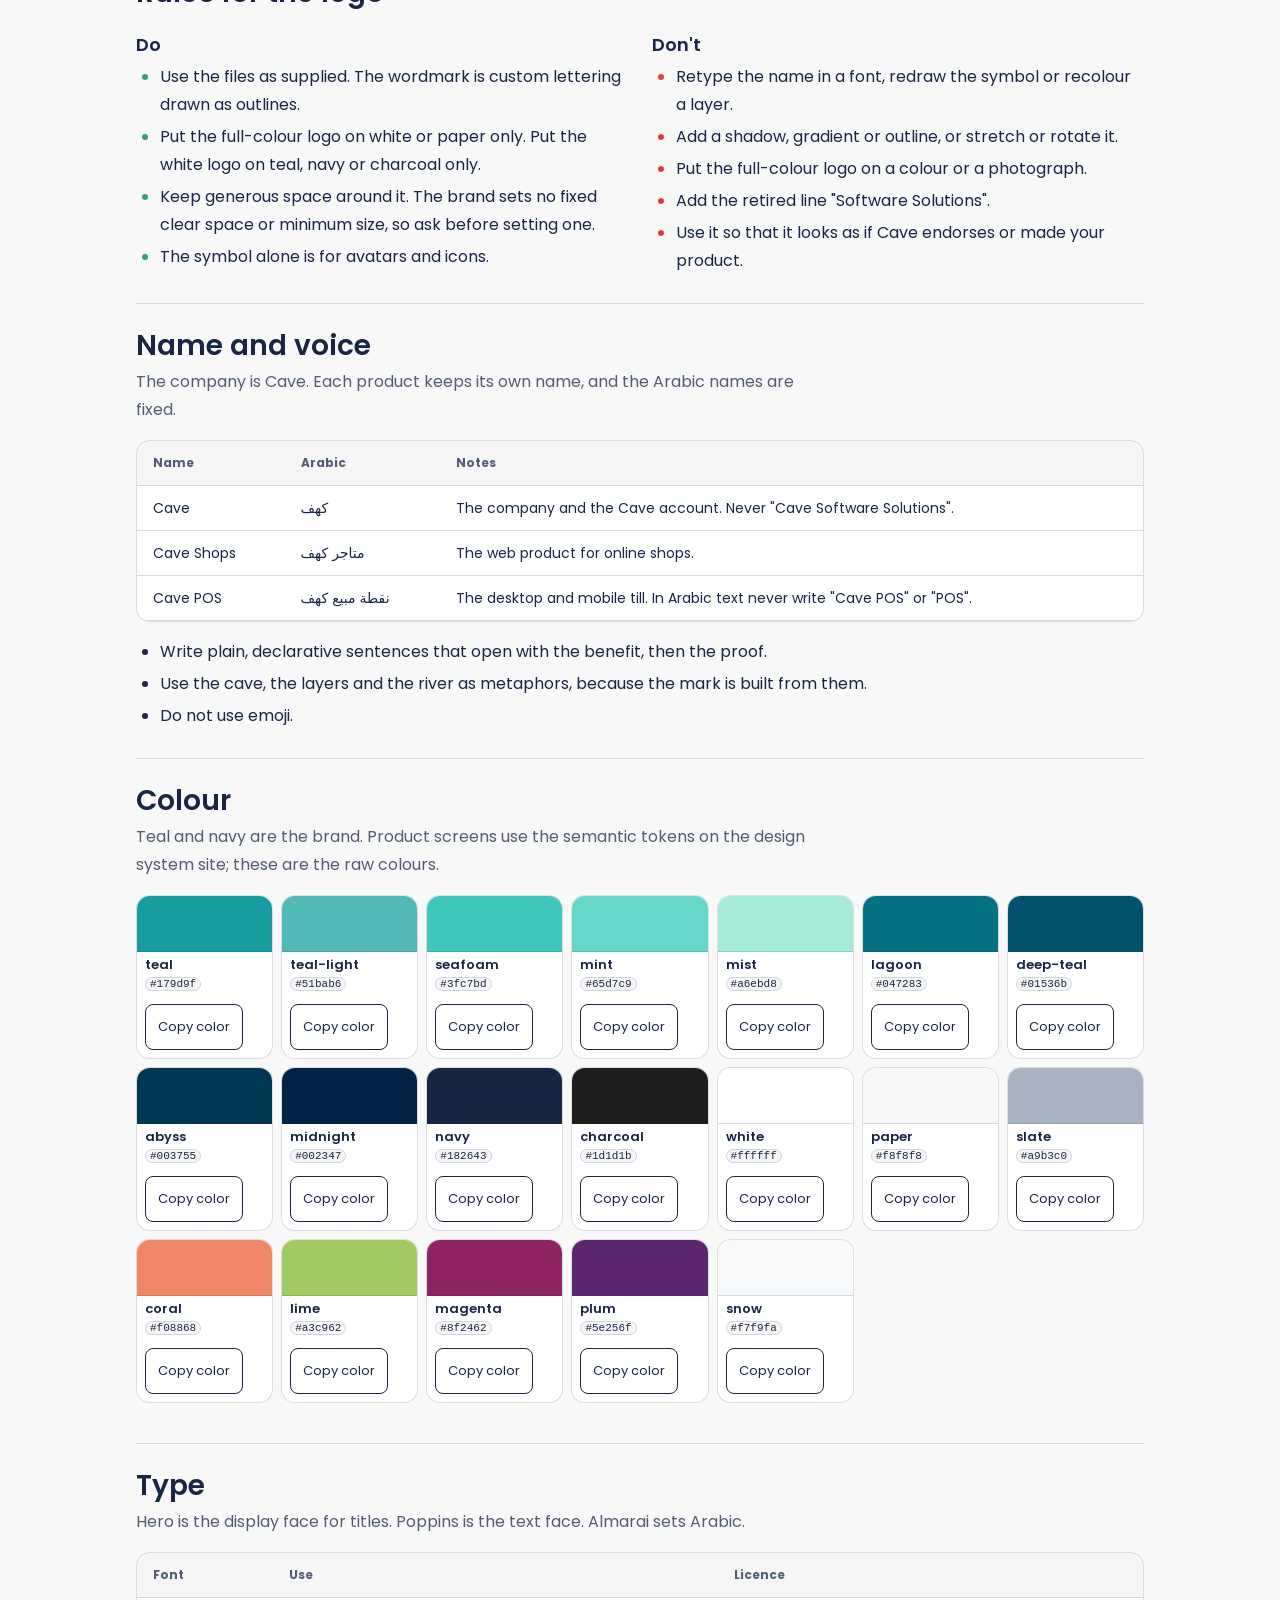
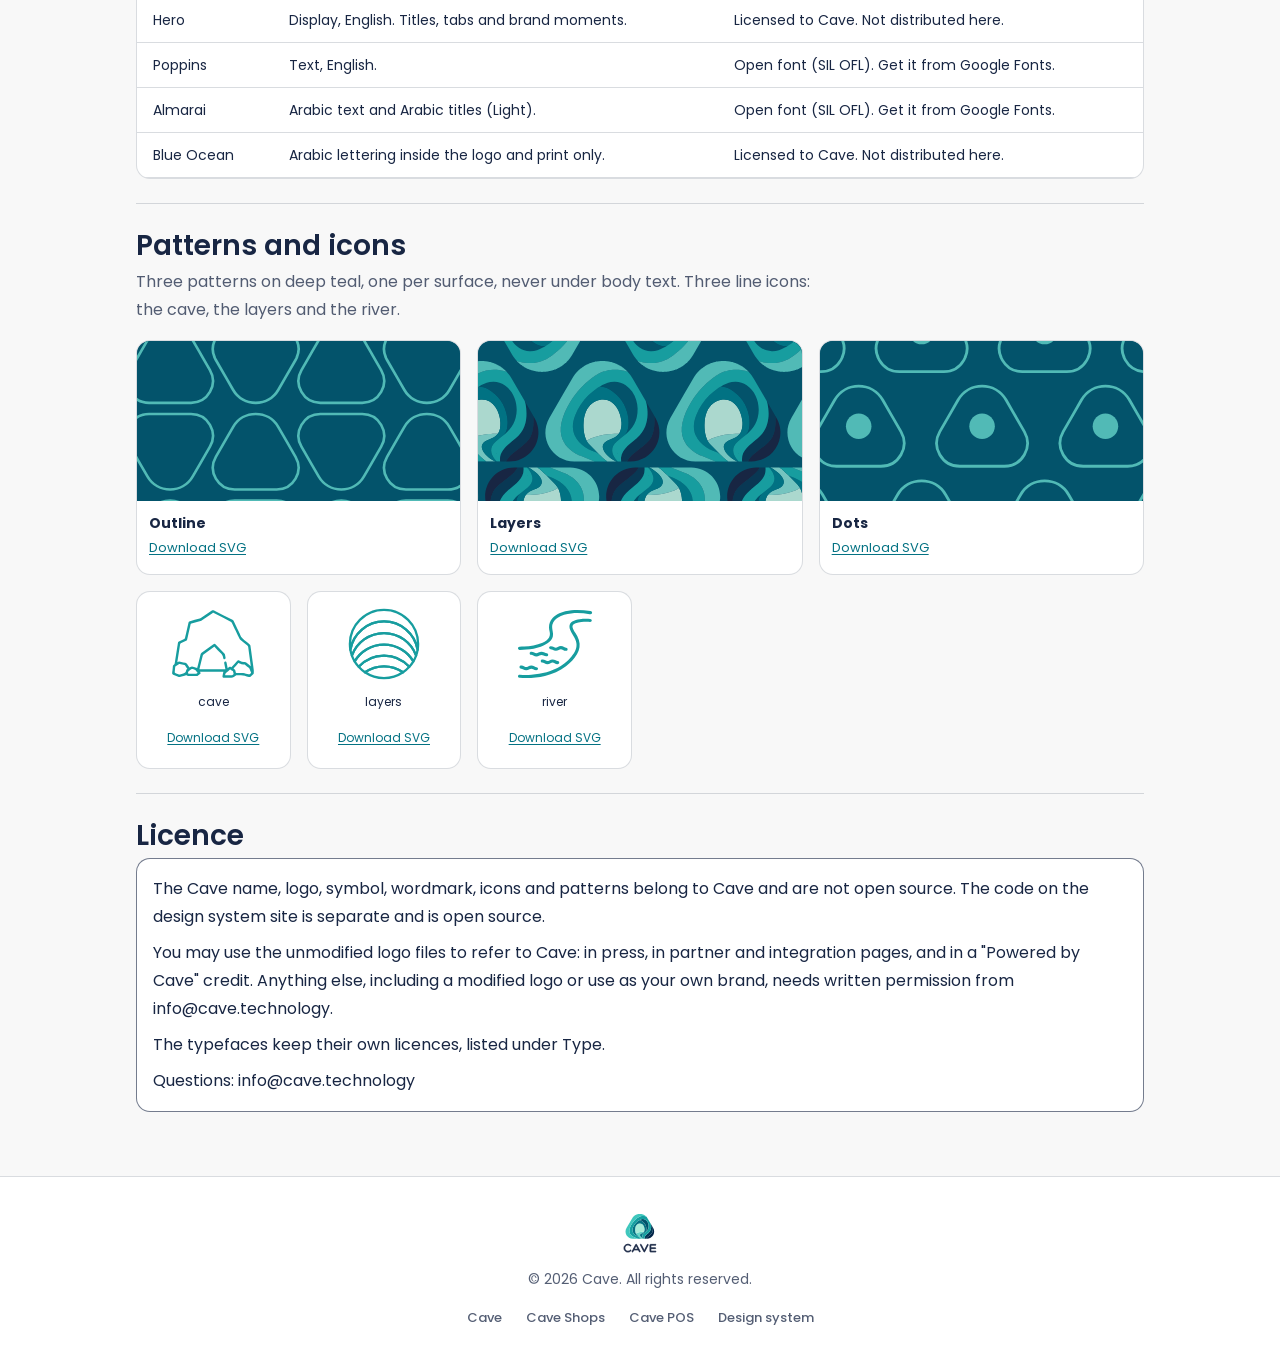
==== commit c48dff44: "Add brand tools and theme scripts; tighten hosting config - New assets/js/brand-tools.js and theme.j" ====
--- a/index.html
+++ b/index.html
@@ -13,18 +13,31 @@
 <meta property="og:description" content="The Cave logo, symbol, icons, patterns and colours, with the rules for using them, in English and Arabic.">
 <meta name="theme-color" content="#182643">
 <link rel="icon" type="image/svg+xml" href="/assets/logos/cave-symbol-color.svg">
-<script>(function(){try{var t=window.matchMedia&&matchMedia('(prefers-color-scheme: dark)').matches?'dark':'light';document.documentElement.setAttribute('data-theme',t)}catch(e){}})()</script>
+<script src="/assets/js/theme.js?v=2"></script>
 <link rel="stylesheet" href="/assets/css/fonts.css">
 <link rel="stylesheet" href="/assets/css/tokens.css">
 <link rel="stylesheet" href="/assets/css/components.css">
 <link rel="stylesheet" href="/assets/css/brand.css">
 </head>
 <body>
+<a class="skip-link" href="#main">Skip to content</a>
 <header class="top"><div class="wrap">
 <a class="brand" href="/"><img class="logo-light" src="/assets/logos/cave-symbol-color.svg" alt=""><img class="logo-dark" src="/assets/logos/cave-symbol-white.svg" alt=""><span>Cave brand</span></a>
-<nav class="nav" aria-label="Cave brand"><a href="#logos">Logos</a><a href="#rules">Rules</a><a href="#name">Name</a><a href="#colour">Colour</a><a href="#type">Type</a><a href="#patterns">Patterns and icons</a><a href="#licence">Licence</a><a class="lang" href="/ar/" hreflang="ar" lang="ar">العربية</a></nav>
+<nav class="nav" aria-label="Cave brand"><a href="#logos">Logos</a><a href="#rules">Rules</a><a href="#name">Name</a><a href="#colour">Colour</a><a href="#type">Type</a><a href="#patterns">Patterns and icons</a><a href="#licence">Licence</a><a class="lang" href="/ar/" hreflang="ar" lang="ar">العربية</a><div class="theme-picker" id="theme-picker" data-label="Theme" hidden>
+<button class="theme-button" id="theme-button" type="button" aria-label="Theme" aria-expanded="false" aria-controls="theme-options">
+<svg data-mode="system" viewBox="0 0 24 24" aria-hidden="true" focusable="false"><rect x="3" y="3" width="18" height="13" rx="2"/><path d="M8 21h8m-4-5v5"/></svg>
+<svg data-mode="light" viewBox="0 0 24 24" aria-hidden="true" focusable="false" hidden><circle cx="12" cy="12" r="4"/><path d="M12 2v2m0 16v2M2 12h2m16 0h2M5 5l1.5 1.5m11 11L19 19M5 19l1.5-1.5m11-11L19 5"/></svg>
+<svg data-mode="dark" viewBox="0 0 24 24" aria-hidden="true" focusable="false" hidden><path d="M20.5 13A8.5 8.5 0 0 1 11 3.5 8.5 8.5 0 1 0 20.5 13Z"/></svg>
+<svg data-mode="black" viewBox="0 0 24 24" aria-hidden="true" focusable="false" hidden><circle cx="12" cy="12" r="9"/><path d="M12 3a9 9 0 0 1 0 18Z" fill="currentColor" stroke="none"/></svg>
+</button>
+<div class="theme-options" id="theme-options" role="group" aria-label="Theme" hidden>
+<label><input type="radio" name="theme" value="system" data-label="System" checked>System</label>
+<label><input type="radio" name="theme" value="light" data-label="Light">Light</label>
+<label><input type="radio" name="theme" value="dark" data-label="Dark">Dark</label>
+<label><input type="radio" name="theme" value="black" data-label="Black">Black</label>
+</div></div></nav>
 </div></header>
-<main class="wrap">
+<main class="wrap" id="main">
 <div class="hero"><h1>Cave brand</h1><p>The Cave logo, symbol, colours and the rules for using them. Files here are for referring to Cave. Software for building interfaces is on the design system site.</p>
 <div class="actions"><a class="cv-btn cv-btn--primary cv-btn--lg" href="/kit/cave-brand-kit.zip" download>Download the brand kit</a><a class="cv-btn cv-btn--secondary cv-btn--lg" href="https://design.cave.technology/">Design system</a></div></div>
 <section id="logos"><h2>Logos</h2><p class="lead">Use the files as supplied. Full colour goes on white or paper. The white reversal goes on teal, navy or charcoal. Use the Arabic lockup on Arabic surfaces and the English one on English surfaces.</p><ul class="grounds"><li class="ground g-white"><img src="/assets/logos/cave-logo-en-color-compact.svg" alt="English, full colour" height="120"><small>English, full colour</small><a href="/assets/logos/cave-logo-en-color-compact.svg" download>Download SVG</a></li><li class="ground g-navy"><img src="/assets/logos/cave-logo-en-white-compact.svg" alt="English, white" height="120"><small>English, white</small><a href="/assets/logos/cave-logo-en-white-compact.svg" download>Download SVG</a></li><li class="ground g-paper"><img src="/assets/logos/cave-logo-ar-color-compact.svg" alt="Arabic, full colour" height="120"><small>Arabic, full colour</small><a href="/assets/logos/cave-logo-ar-color-compact.svg" download>Download SVG</a></li><li class="ground g-charcoal"><img src="/assets/logos/cave-logo-ar-white-compact.svg" alt="Arabic, white" height="120"><small>Arabic, white</small><a href="/assets/logos/cave-logo-ar-white-compact.svg" download>Download SVG</a></li><li class="ground g-white"><img src="/assets/logos/cave-symbol-color.svg" alt="Symbol, full colour" height="120"><small>Symbol, full colour</small><a href="/assets/logos/cave-symbol-color.svg" download>Download SVG</a></li><li class="ground g-teal"><img src="/assets/logos/cave-symbol-white.svg" alt="Symbol, white" height="120"><small>Symbol, white</small><a href="/assets/logos/cave-symbol-white.svg" download>Download SVG</a></li></ul></section>
@@ -41,5 +54,6 @@
 <p class="cv-footer__copy">© 2026 Cave. All rights reserved.</p>
 <ul class="cv-footer__links"><li><a href="https://www.cave.technology">Cave</a></li><li><a href="https://shops.cave.technology">Cave Shops</a></li><li><a href="https://pos.cave.technology">Cave POS</a></li><li><a href="https://design.cave.technology">Design system</a></li></ul>
 </div></footer>
+<script src="/assets/js/brand-tools.js" defer></script>
 </body>
 </html>
--- a/assets/css/brand.css
+++ b/assets/css/brand.css
@@ -18,6 +18,17 @@
 html[lang="ar"] .nav a{font-family:var(--font-ar-text)}
 .nav a:hover{color:var(--accent-text);text-decoration:underline}
 .nav a.lang{padding:6px 12px;border:1px solid var(--border-strong);border-radius:var(--radius-control);color:var(--ink)}
+.theme-picker{position:relative;flex-shrink:0;margin-inline-start:auto}
+.theme-picker[hidden],.theme-options[hidden],.theme-button svg[hidden]{display:none}
+.theme-button{display:flex;align-items:center;justify-content:center;width:44px;height:44px;padding:10px;border:1px solid var(--border-strong);border-radius:var(--radius-control);background:var(--surface);color:var(--ink);cursor:pointer}
+.theme-button:hover,.theme-button[aria-expanded="true"]{background:var(--surface-hover)}
+.theme-button svg{display:block;width:22px;height:22px;fill:none;stroke:currentColor;stroke-width:1.75;stroke-linecap:round;stroke-linejoin:round}
+.theme-options{position:absolute;inset-block-start:calc(100% + 8px);inset-inline-end:0;z-index:var(--z-dropdown);min-width:160px;margin:0;padding:8px;border:1px solid var(--border-strong);border-radius:var(--radius-control);background:var(--surface);box-shadow:var(--shadow-menu)}
+.theme-options label{display:flex;align-items:center;gap:10px;min-height:44px;padding:8px;border-radius:var(--radius-sm);font:500 14px/20px var(--font-sans);cursor:pointer}
+html[lang="ar"] .theme-options label{font-family:var(--font-ar-text)}
+.theme-options label:hover,.theme-options label:focus-within{background:var(--surface-hover)}
+.theme-options input{margin:0;accent-color:var(--accent-text)}
+.theme-options input:focus-visible{outline:2px solid var(--focus-ring);outline-offset:3px}
 .logo-dark{display:none}
 :root[data-theme="dark"] .logo-dark,:root[data-theme="black"] .logo-dark{display:block}
 :root[data-theme="dark"] .logo-light,:root[data-theme="black"] .logo-light{display:none}
@@ -71,3 +82,15 @@
 .notice p{margin:0 0 var(--space-2)}.notice p:last-child{margin:0}
 footer{margin-block-start:var(--space-5)}
 .ltr{direction:ltr;unicode-bidi:isolate}
+
+.asset-button{display:block;min-height:44px;max-width:100%;padding:8px 12px;border:1px solid currentColor;border-radius:8px;background:transparent;color:inherit;font:inherit;font-size:13px;cursor:pointer;white-space:normal}
+.asset-button:disabled{opacity:.6;cursor:wait}.sw .asset-button{margin:8px}
+.asset-background{display:grid;gap:6px;width:100%;font-size:13px}.asset-background select{min-height:44px;width:100%;padding:8px;border:1px solid currentColor;border-radius:8px;background:transparent;color:inherit;font:inherit}
+.asset-background option{background:#fff;color:#182643}
+.asset-guidance{margin:0;font-size:13px;line-height:1.6;text-align:start}.asset-guidance:empty{display:none}
+.ground a{display:inline-flex;align-items:center;min-height:44px}.ground img{flex-shrink:0}
+.skip-link{position:fixed;inset-block-start:8px;inset-inline-start:8px;transform:translateY(-200%);z-index:1000;background:var(--surface);color:var(--ink);padding:12px}
+.skip-link:focus{transform:none}
+:where(select,input):focus-visible{outline:2px solid var(--focus-ring);outline-offset:3px}
+@media(max-width:360px){.cols{grid-template-columns:minmax(0,1fr)}.top .wrap{gap:8px}.nav{gap:8px}.brand{max-width:100%}}
+@media(prefers-reduced-motion:reduce){*,*::before,*::after{scroll-behavior:auto!important;transition:none!important;animation:none!important}}
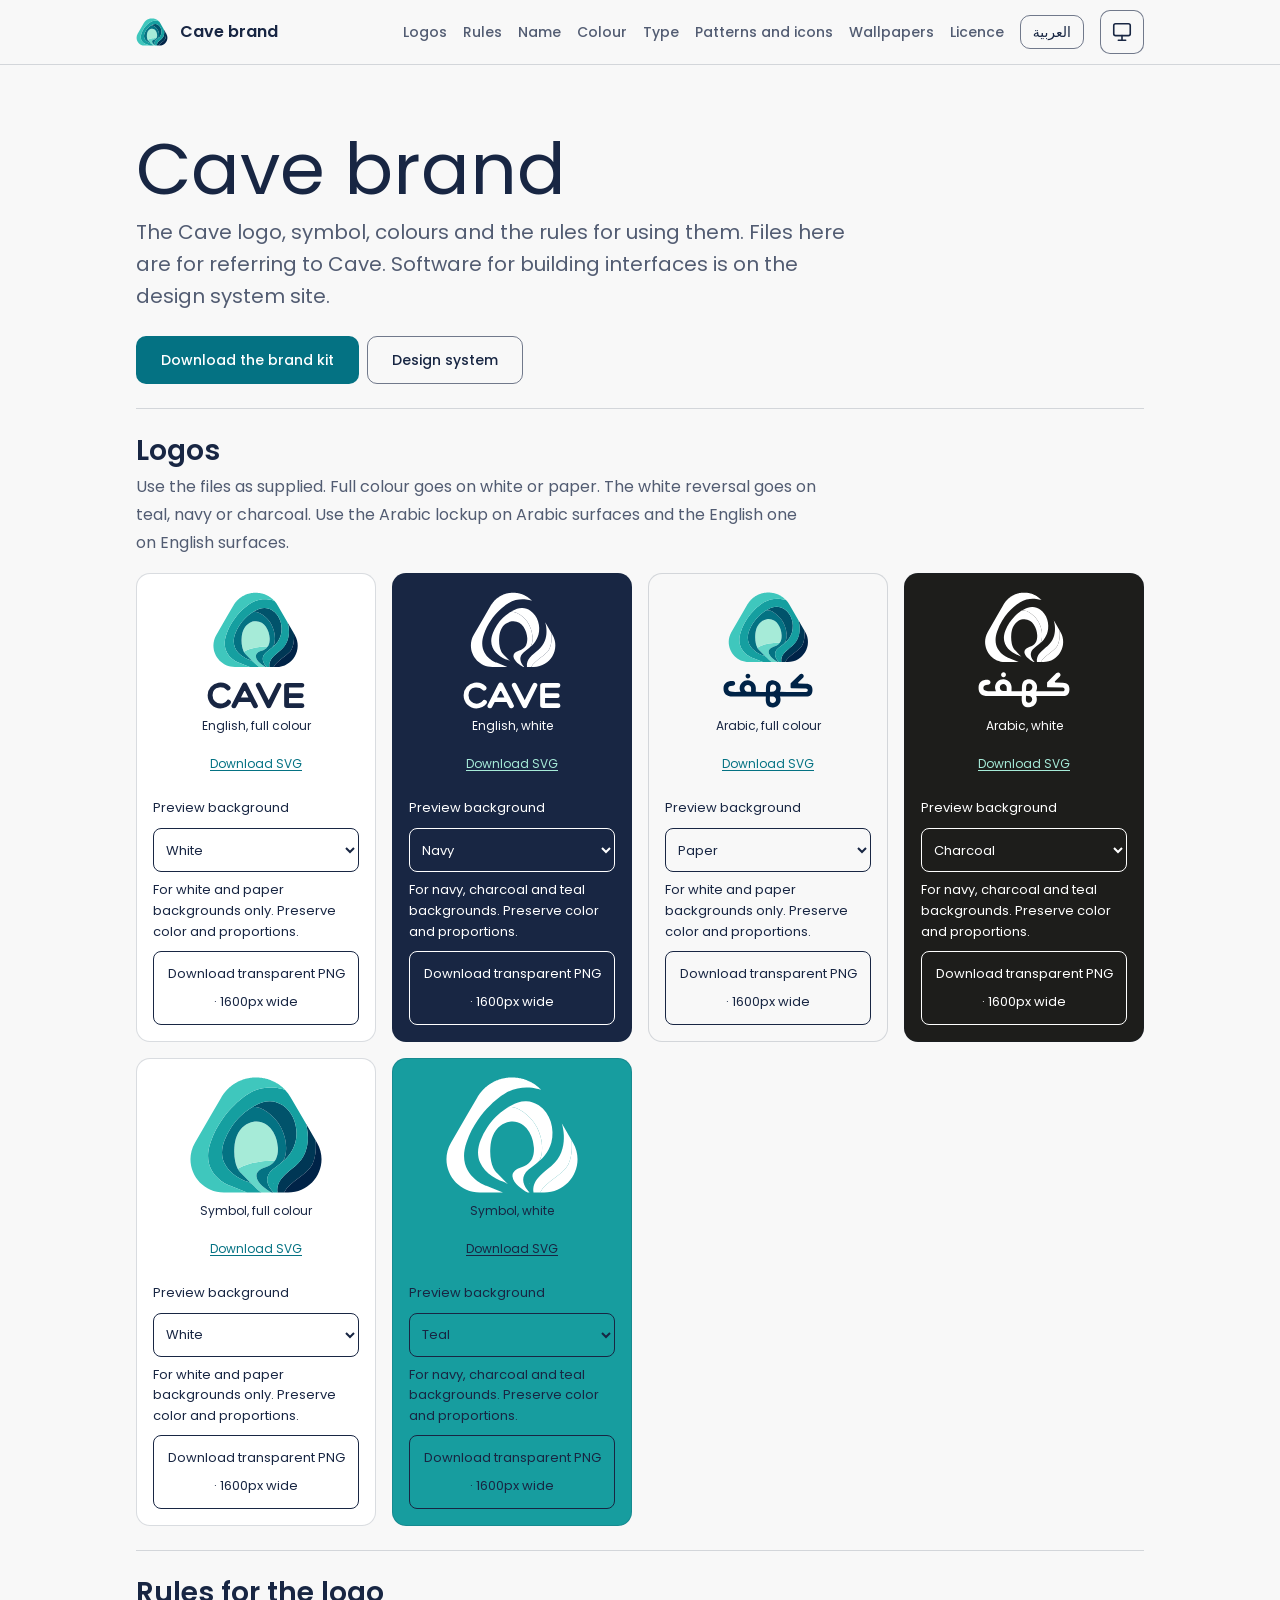
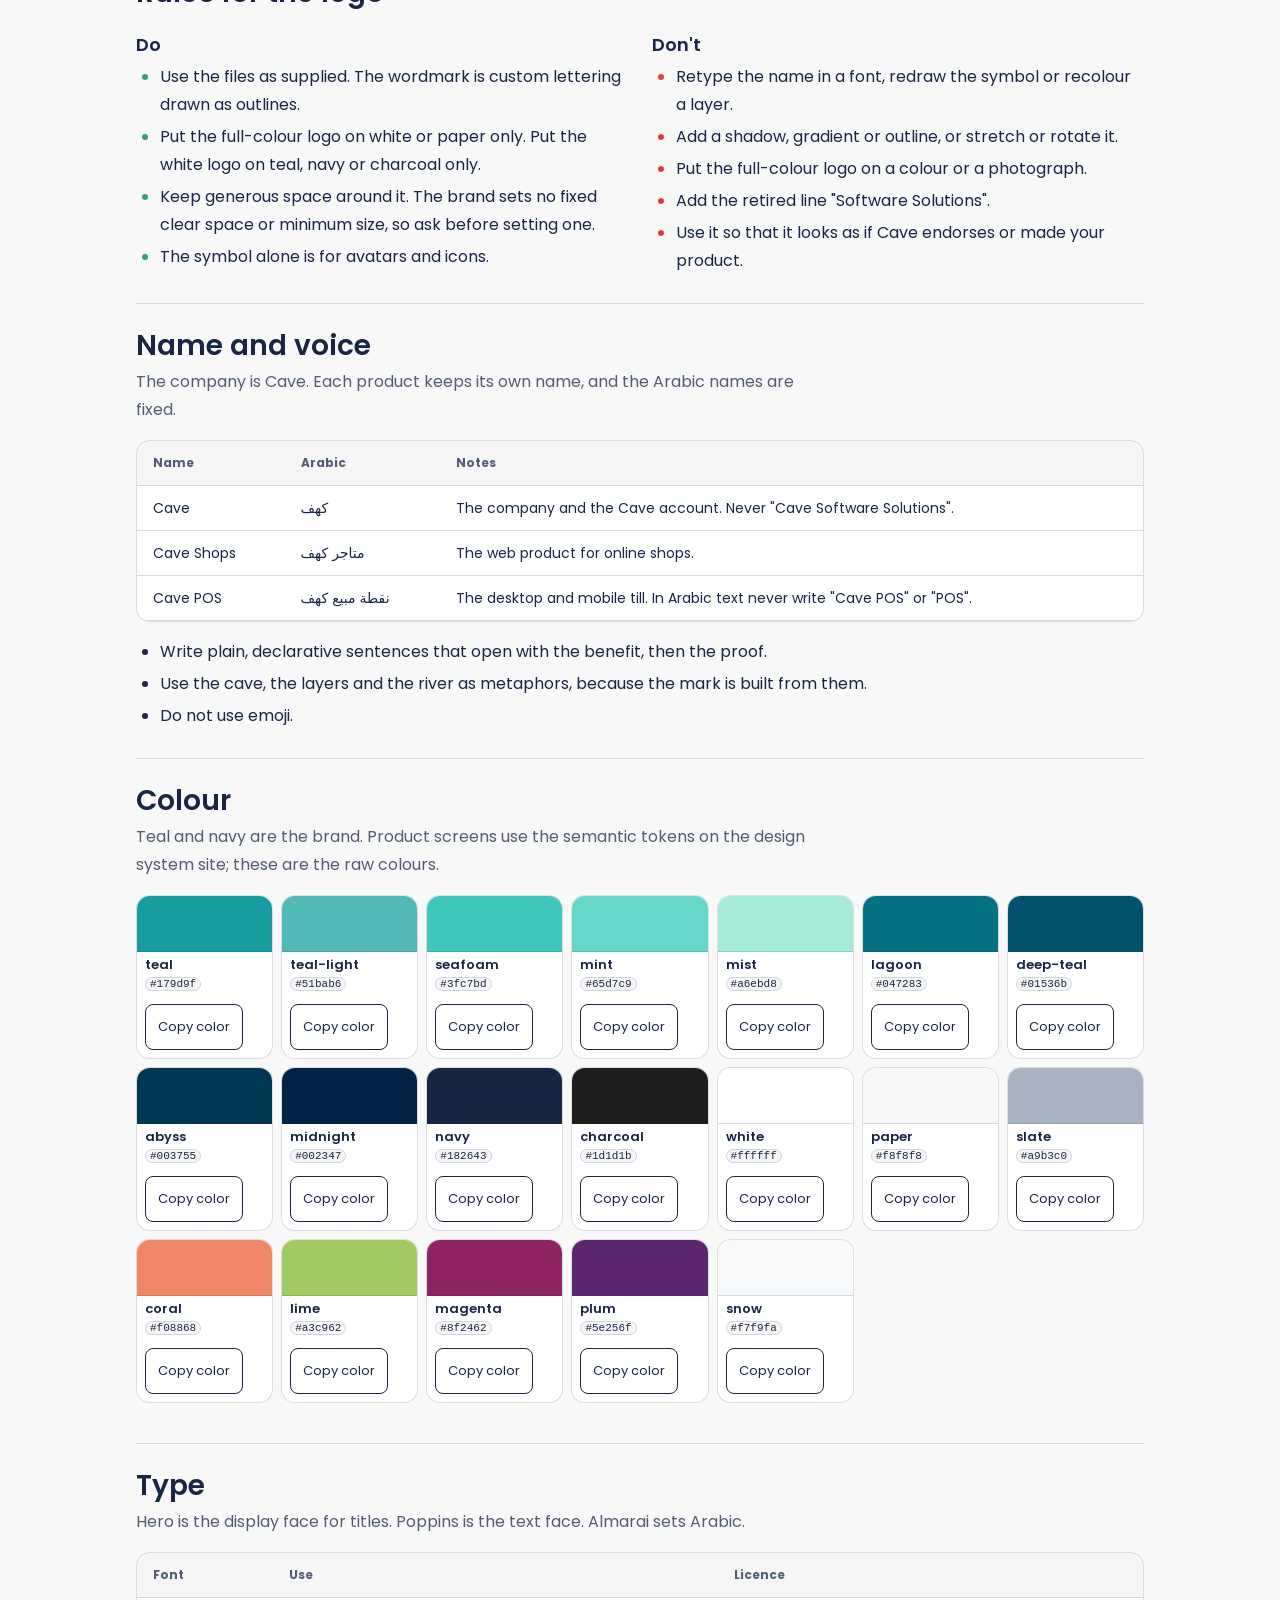
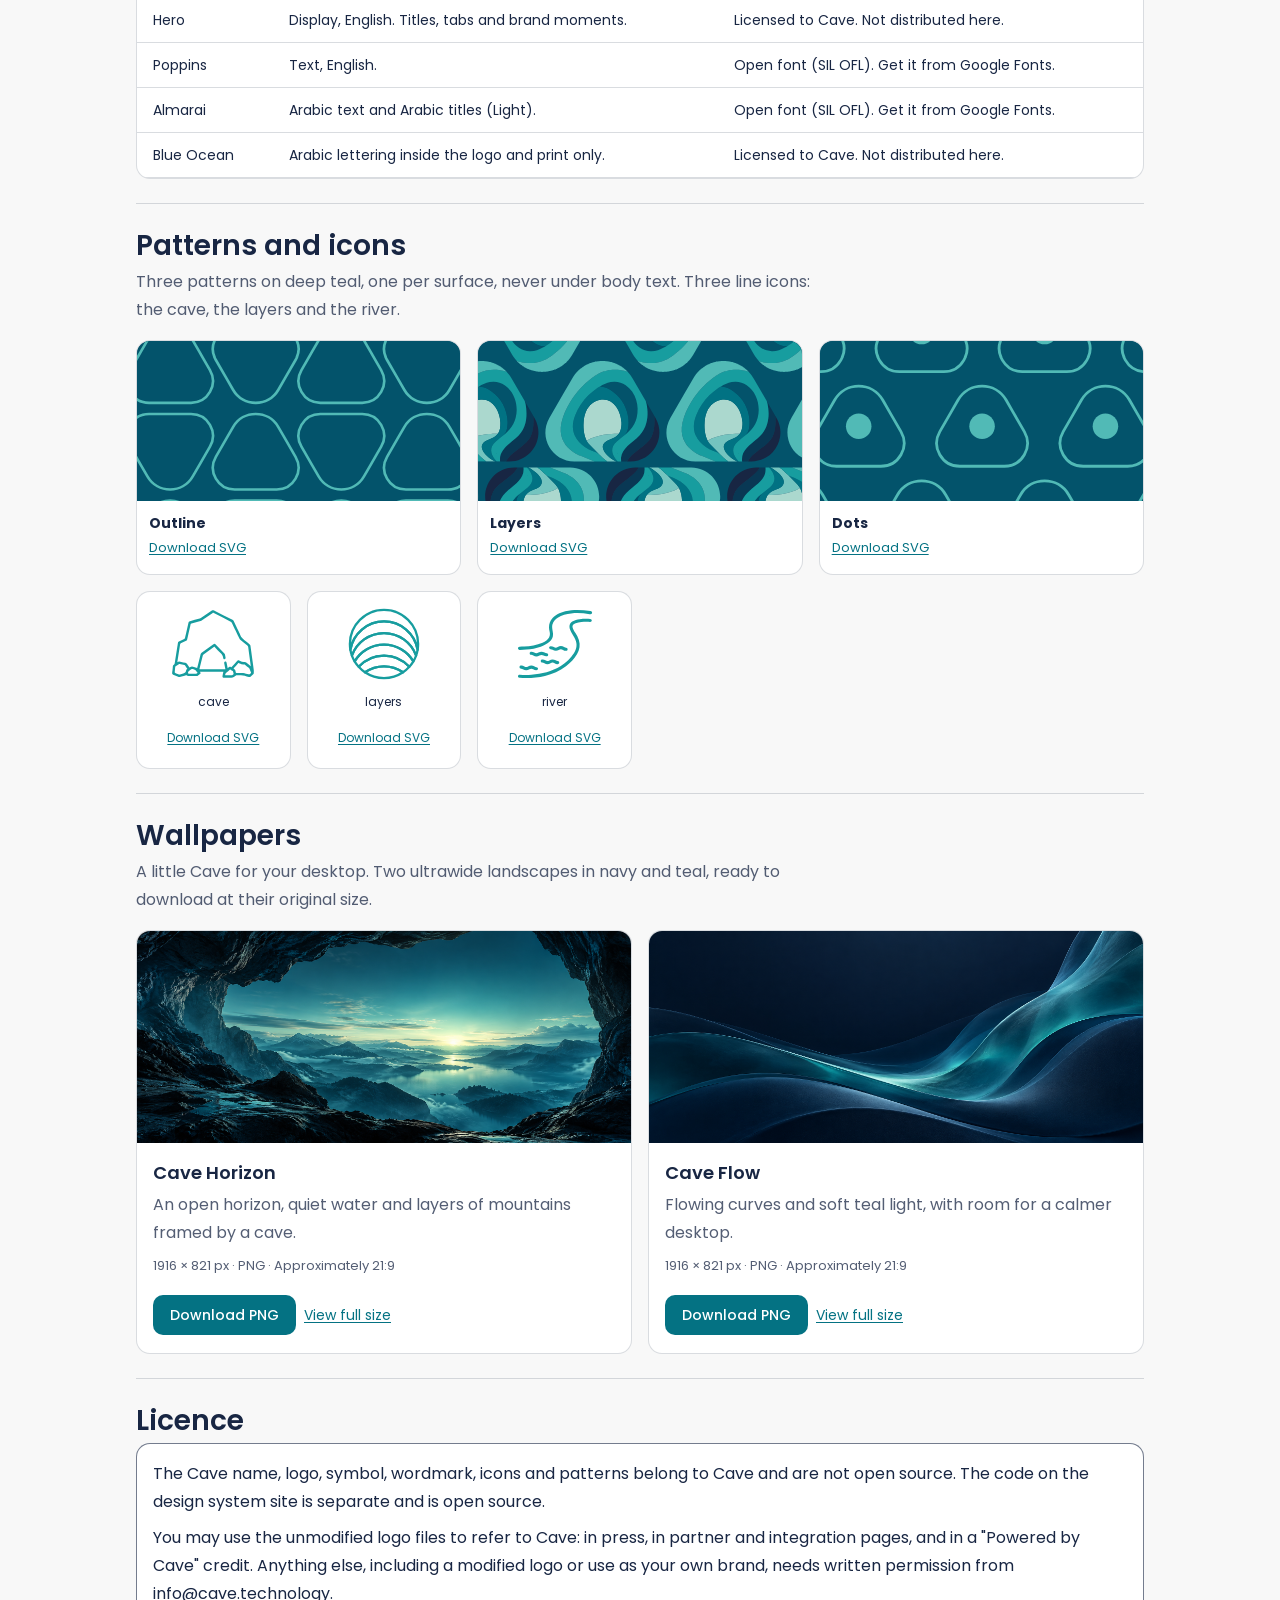
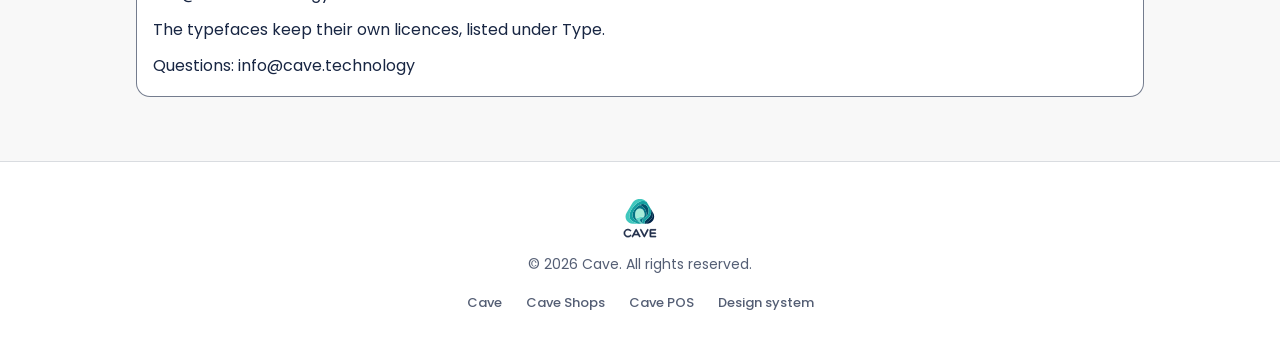
==== commit 46e7a0cd: "Add approved Cave desktop wallpapers in English and Arabic" ====
--- a/index.html
+++ b/index.html
@@ -7,10 +7,19 @@
 <meta name="description" content="The Cave logo, symbol, icons, patterns and colours, with the rules for using them, in English and Arabic.">
 <link rel="canonical" href="https://brand.cave.technology/">
 <link rel="alternate" hreflang="en" href="https://brand.cave.technology/">
-<link rel="alternate" hreflang="ar" href="https://brand.cave.technology/ar/">
+<link rel="alternate" hreflang="ar" href="https://brand.cave.technology/ar">
 <link rel="alternate" hreflang="x-default" href="https://brand.cave.technology/">
 <meta property="og:title" content="Cave brand | Logos, colours, fonts and rules">
 <meta property="og:description" content="The Cave logo, symbol, icons, patterns and colours, with the rules for using them, in English and Arabic.">
+<meta property="og:type" content="website">
+<meta property="og:url" content="https://brand.cave.technology/">
+<meta property="og:locale" content="en">
+<meta property="og:image" content="https://brand.cave.technology/assets/social/cave-brand-og.png">
+<meta property="og:image:width" content="1200">
+<meta property="og:image:height" content="630">
+<meta property="og:image:alt" content="The Cave logo in English and Arabic above the teal, lagoon, deep teal, navy and paper colour palette">
+<meta name="twitter:card" content="summary_large_image">
+<meta name="twitter:image" content="https://brand.cave.technology/assets/social/cave-brand-og.png">
 <meta name="theme-color" content="#182643">
 <link rel="icon" type="image/svg+xml" href="/assets/logos/cave-symbol-color.svg">
 <script src="/assets/js/theme.js?v=2"></script>
@@ -23,7 +32,7 @@
 <a class="skip-link" href="#main">Skip to content</a>
 <header class="top"><div class="wrap">
 <a class="brand" href="/"><img class="logo-light" src="/assets/logos/cave-symbol-color.svg" alt=""><img class="logo-dark" src="/assets/logos/cave-symbol-white.svg" alt=""><span>Cave brand</span></a>
-<nav class="nav" aria-label="Cave brand"><a href="#logos">Logos</a><a href="#rules">Rules</a><a href="#name">Name</a><a href="#colour">Colour</a><a href="#type">Type</a><a href="#patterns">Patterns and icons</a><a href="#licence">Licence</a><a class="lang" href="/ar/" hreflang="ar" lang="ar">العربية</a><div class="theme-picker" id="theme-picker" data-label="Theme" hidden>
+<nav class="nav" aria-label="Cave brand"><a href="#logos">Logos</a><a href="#rules">Rules</a><a href="#name">Name</a><a href="#colour">Colour</a><a href="#type">Type</a><a href="#patterns">Patterns and icons</a><a href="#wallpapers">Wallpapers</a><a href="#licence">Licence</a><a class="lang" href="/ar" hreflang="ar" lang="ar">العربية</a><div class="theme-picker" id="theme-picker" data-label="Theme" hidden>
 <button class="theme-button" id="theme-button" type="button" aria-label="Theme" aria-expanded="false" aria-controls="theme-options">
 <svg data-mode="system" viewBox="0 0 24 24" aria-hidden="true" focusable="false"><rect x="3" y="3" width="18" height="13" rx="2"/><path d="M8 21h8m-4-5v5"/></svg>
 <svg data-mode="light" viewBox="0 0 24 24" aria-hidden="true" focusable="false" hidden><circle cx="12" cy="12" r="4"/><path d="M12 2v2m0 16v2M2 12h2m16 0h2M5 5l1.5 1.5m11 11L19 19M5 19l1.5-1.5m11-11L19 5"/></svg>
@@ -46,6 +55,26 @@
 <section id="colour"><h2>Colour</h2><p class="lead">Teal and navy are the brand. Product screens use the semantic tokens on the design system site; these are the raw colours.</p><ul class="swatches"><li class="sw"><i style="background:#179d9f"></i><span><b>teal</b><code>#179d9f</code></span></li><li class="sw"><i style="background:#51bab6"></i><span><b>teal-light</b><code>#51bab6</code></span></li><li class="sw"><i style="background:#3fc7bd"></i><span><b>seafoam</b><code>#3fc7bd</code></span></li><li class="sw"><i style="background:#65d7c9"></i><span><b>mint</b><code>#65d7c9</code></span></li><li class="sw"><i style="background:#a6ebd8"></i><span><b>mist</b><code>#a6ebd8</code></span></li><li class="sw"><i style="background:#047283"></i><span><b>lagoon</b><code>#047283</code></span></li><li class="sw"><i style="background:#01536b"></i><span><b>deep-teal</b><code>#01536b</code></span></li><li class="sw"><i style="background:#003755"></i><span><b>abyss</b><code>#003755</code></span></li><li class="sw"><i style="background:#002347"></i><span><b>midnight</b><code>#002347</code></span></li><li class="sw"><i style="background:#182643"></i><span><b>navy</b><code>#182643</code></span></li><li class="sw"><i style="background:#1d1d1b"></i><span><b>charcoal</b><code>#1d1d1b</code></span></li><li class="sw"><i style="background:#ffffff"></i><span><b>white</b><code>#ffffff</code></span></li><li class="sw"><i style="background:#f8f8f8"></i><span><b>paper</b><code>#f8f8f8</code></span></li><li class="sw"><i style="background:#a9b3c0"></i><span><b>slate</b><code>#a9b3c0</code></span></li><li class="sw"><i style="background:#f08868"></i><span><b>coral</b><code>#f08868</code></span></li><li class="sw"><i style="background:#a3c962"></i><span><b>lime</b><code>#a3c962</code></span></li><li class="sw"><i style="background:#8f2462"></i><span><b>magenta</b><code>#8f2462</code></span></li><li class="sw"><i style="background:#5e256f"></i><span><b>plum</b><code>#5e256f</code></span></li><li class="sw"><i style="background:#f7f9fa"></i><span><b>snow</b><code>#f7f9fa</code></span></li></ul></section>
 <section id="type"><h2>Type</h2><p class="lead">Hero is the display face for titles. Poppins is the text face. Almarai sets Arabic.</p><div class="tcard"><table><thead><tr><th>Font</th><th>Use</th><th>Licence</th></tr></thead><tbody><tr><td class="ltr">Hero</td><td>Display, English. Titles, tabs and brand moments.</td><td>Licensed to Cave. Not distributed here.</td></tr><tr><td class="ltr">Poppins</td><td>Text, English.</td><td>Open font (SIL OFL). Get it from Google Fonts.</td></tr><tr><td class="ltr">Almarai</td><td>Arabic text and Arabic titles (Light).</td><td>Open font (SIL OFL). Get it from Google Fonts.</td></tr><tr><td class="ltr">Blue Ocean</td><td>Arabic lettering inside the logo and print only.</td><td>Licensed to Cave. Not distributed here.</td></tr></tbody></table></div></section>
 <section id="patterns"><h2>Patterns and icons</h2><p class="lead">Three patterns on deep teal, one per surface, never under body text. Three line icons: the cave, the layers and the river.</p><ul class="pats"><li><span class="pat" style="background-image:url(/assets/patterns/cave-pattern-outline.svg)" role="img" aria-label="Outline"></span><div class="cap"><b>Outline</b><a href="/assets/patterns/cave-pattern-outline.svg" download>Download SVG</a></div></li><li><span class="pat" style="background-image:url(/assets/patterns/cave-pattern-layers.svg)" role="img" aria-label="Layers"></span><div class="cap"><b>Layers</b><a href="/assets/patterns/cave-pattern-layers.svg" download>Download SVG</a></div></li><li><span class="pat" style="background-image:url(/assets/patterns/cave-pattern-dots.svg)" role="img" aria-label="Dots"></span><div class="cap"><b>Dots</b><a href="/assets/patterns/cave-pattern-dots.svg" download>Download SVG</a></div></li></ul><ul class="icons" style="margin-top:var(--space-3)"><li><img src="/assets/icons/cave-icon-cave.svg" alt="" height="72"><small>cave</small><a href="/assets/icons/cave-icon-cave.svg" download style="font-size:12px">Download SVG</a></li><li><img src="/assets/icons/cave-icon-layers.svg" alt="" height="72"><small>layers</small><a href="/assets/icons/cave-icon-layers.svg" download style="font-size:12px">Download SVG</a></li><li><img src="/assets/icons/cave-icon-river.svg" alt="" height="72"><small>river</small><a href="/assets/icons/cave-icon-river.svg" download style="font-size:12px">Download SVG</a></li></ul></section>
+<section class="wallpapers" id="wallpapers" aria-labelledby="wallpapers-title">
+<h2 id="wallpapers-title">Wallpapers</h2>
+<p class="lead">A little Cave for your desktop. Two ultrawide landscapes in navy and teal, ready to download at their original size.</p>
+<ul class="wallpaper-grid">
+<li><article class="wallpaper-card" aria-labelledby="wallpaper-horizon-title">
+<a class="wallpaper-preview" href="/assets/wallpapers/cave-horizon-1916x821.png" aria-label="View Cave Horizon at full size"><img src="/assets/wallpapers/cave-horizon-1916x821.png" alt="A dark cave opens onto layered mountains and still water beneath a turquoise dawn." width="1916" height="821" loading="lazy" decoding="async"></a>
+<div class="wallpaper-details"><h3 id="wallpaper-horizon-title">Cave Horizon</h3>
+<p class="wallpaper-description">An open horizon, quiet water and layers of mountains framed by a cave.</p>
+<p class="wallpaper-meta"><bdi>1916 × 821 px</bdi> · PNG · Approximately <bdi>21:9</bdi></p>
+<div class="wallpaper-actions"><a class="cv-btn cv-btn--primary" href="/assets/wallpapers/cave-horizon-1916x821.png" download="cave-horizon-1916x821.png" aria-label="Download Cave Horizon PNG">Download PNG</a><a class="wallpaper-original" href="/assets/wallpapers/cave-horizon-1916x821.png" aria-label="View Cave Horizon at full size">View full size</a></div></div>
+</article></li>
+<li><article class="wallpaper-card" aria-labelledby="wallpaper-flow-title">
+<a class="wallpaper-preview" href="/assets/wallpapers/cave-flow-1916x821.png" aria-label="View Cave Flow at full size"><img src="/assets/wallpapers/cave-flow-1916x821.png" alt="Soft sculptural curves in deep navy and teal sweep across a calm dark background." width="1916" height="821" loading="lazy" decoding="async"></a>
+<div class="wallpaper-details"><h3 id="wallpaper-flow-title">Cave Flow</h3>
+<p class="wallpaper-description">Flowing curves and soft teal light, with room for a calmer desktop.</p>
+<p class="wallpaper-meta"><bdi>1916 × 821 px</bdi> · PNG · Approximately <bdi>21:9</bdi></p>
+<div class="wallpaper-actions"><a class="cv-btn cv-btn--primary" href="/assets/wallpapers/cave-flow-1916x821.png" download="cave-flow-1916x821.png" aria-label="Download Cave Flow PNG">Download PNG</a><a class="wallpaper-original" href="/assets/wallpapers/cave-flow-1916x821.png" aria-label="View Cave Flow at full size">View full size</a></div></div>
+</article></li>
+</ul>
+</section>
 <section id="licence"><h2>Licence</h2><div class="notice"><p>The Cave name, logo, symbol, wordmark, icons and patterns belong to Cave and are not open source. The code on the design system site is separate and is open source.</p><p>You may use the unmodified logo files to refer to Cave: in press, in partner and integration pages, and in a &quot;Powered by Cave&quot; credit. Anything else, including a modified logo or use as your own brand, needs written permission from info@cave.technology.</p><p>The typefaces keep their own licences, listed under Type.</p><p>Questions: info@cave.technology</p></div></section>
 </main>
 <footer class="cv-footer"><div class="cv-footer__stack">
--- a/assets/css/tokens.css
+++ b/assets/css/tokens.css
@@ -1,5 +1,7 @@
 /* Cave design tokens. Generated from tokens.json. Do not edit by hand. */
-:root{--teal:#179d9f;--teal-light:#51bab6;--seafoam:#3fc7bd;--mint:#65d7c9;--mist:#a6ebd8;--lagoon:#047283;--deep-teal:#01536b;--abyss:#003755;--midnight:#002347;--navy:#182643;--charcoal:#1d1d1b;--white:#ffffff;--paper:#f8f8f8;--slate:#a9b3c0;--coral:#f08868;--lime:#a3c962;--magenta:#8f2462;--plum:#5e256f;--snow:#f7f9fa;--font-display:"Hero", "Poppins", system-ui, sans-serif;--font-sans:"Poppins", system-ui, sans-serif;--font-ar-display:"Almarai", "Poppins", system-ui, sans-serif;--font-ar-text:"Almarai", "Poppins", system-ui, sans-serif;--space-1:4px;--space-2:8px;--space-3:16px;--space-4:24px;--space-5:40px;--space-6:64px;--space-12:12px;--space-32:32px;--space-48:48px;--radius-sm:8px;--radius-control:10px;--radius-md:14px;--radius-lg:18px;--radius-xl:32px;--radius-pill:9999px;--duration-fast:150ms;--duration-base:200ms;--easing-standard:cubic-bezier(0.2,0,0,1);--z-sticky:100;--z-dropdown:1000;--z-modal:1100;--z-toast:1200;}
+/* Cave design tokens. Generated from tokens.json. Do not edit by hand. */
+:root{--teal:#179d9f;--teal-light:#51bab6;--seafoam:#3fc7bd;--mint:#65d7c9;--mist:#a6ebd8;--lagoon:#047283;--deep-teal:#01536b;--abyss:#003755;--midnight:#002347;--navy:#182643;--charcoal:#1d1d1b;--white:#ffffff;--paper:#f8f8f8;--slate:#a9b3c0;--coral:#f08868;--lime:#a3c962;--magenta:#8f2462;--plum:#5e256f;--snow:#f7f9fa;--font-display:"Poppins", system-ui, sans-serif;--font-sans:"Poppins", system-ui, sans-serif;--font-ar-display:"Almarai", "Poppins", system-ui, sans-serif;--font-ar-text:"Almarai", "Poppins", system-ui, sans-serif;--space-1:4px;--space-2:8px;--space-3:16px;--space-4:24px;--space-5:40px;--space-6:64px;--space-12:12px;--space-32:32px;--space-48:48px;--radius-sm:8px;--radius-control:10px;--radius-md:14px;--radius-lg:18px;--radius-xl:32px;--radius-pill:9999px;--duration-fast:150ms;--duration-base:200ms;--easing-standard:cubic-bezier(0.2,0,0,1);--z-sticky:100;--z-dropdown:1000;--z-modal:1100;--z-toast:1200;}
 :root,[data-theme="light"]{color-scheme:light;--surface:var(--paper);--surface-raised:var(--white);--surface-inverse:var(--navy);--ink:var(--navy);--ink-muted:rgba(24,38,67,0.74);--ink-inverse:var(--white);--border:rgba(24,38,67,0.16);--border-strong:rgba(24,38,67,0.6);--accent:var(--teal);--on-accent:var(--navy);--accent-text:var(--lagoon);--focus-ring:var(--lagoon);--accent-strong:var(--lagoon);--on-accent-strong:var(--white);--accent-strong-hover:var(--deep-teal);--accent-soft:rgba(166,235,216,0.45);--accent-soft-border:rgba(4,114,131,0.3);--danger:#c53030;--on-danger:var(--white);--danger-hover:#9b2c2c;--surface-sunken:rgba(24,38,67,0.04);--surface-hover:rgba(24,38,67,0.06);--scrim:rgba(24,38,67,0.5);--disabled-bg:rgba(24,38,67,0.08);--disabled-fg:rgba(24,38,67,0.45);--success-bg:#f0fff4;--success-fg:#276749;--success-border:#c6f6d5;--success-solid:#38a169;--warning-bg:#fffaf0;--warning-fg:#9c4221;--warning-border:#feebc8;--warning-solid:#dd6b20;--error-bg:#fff5f5;--error-fg:#c53030;--error-border:#fed7d7;--error-solid:#e53e3e;--info-bg:#ebf8ff;--info-fg:#2c5282;--info-border:#bee3f8;--info-solid:#3182ce;--chart-1:#047283;--chart-2:#8f2462;--chart-3:#a85f49;--chart-4:#182643;--shadow-menu:0 4px 12px rgba(24,38,67,0.12);--shadow-overlay:0 12px 32px rgba(24,38,67,0.16);}
-[data-theme="dark"]{color-scheme:dark;--surface:var(--navy);--surface-raised:rgba(255,255,255,0.06);--surface-inverse:var(--paper);--ink:var(--white);--ink-muted:rgba(255,255,255,0.74);--ink-inverse:var(--navy);--border:rgba(255,255,255,0.16);--border-strong:rgba(255,255,255,0.55);--accent:var(--teal);--on-accent:var(--navy);--accent-text:var(--seafoam);--focus-ring:var(--seafoam);--accent-strong:var(--teal);--on-accent-strong:var(--navy);--accent-strong-hover:var(--seafoam);--accent-soft:rgba(63,199,189,0.14);--accent-soft-border:rgba(63,199,189,0.3);--danger:#f56565;--on-danger:var(--navy);--danger-hover:#fc8181;--surface-sunken:rgba(255,255,255,0.04);--surface-hover:rgba(255,255,255,0.08);--scrim:rgba(0,0,0,0.6);--disabled-bg:rgba(255,255,255,0.1);--disabled-fg:rgba(255,255,255,0.45);--success-bg:rgba(72,187,120,0.14);--success-fg:#9ae6b4;--success-border:rgba(72,187,120,0.28);--success-solid:#48bb78;--warning-bg:rgba(237,137,54,0.14);--warning-fg:#fbd38d;--warning-border:rgba(237,137,54,0.28);--warning-solid:#ed8936;--error-bg:rgba(245,101,101,0.14);--error-fg:#feb2b2;--error-border:rgba(245,101,101,0.28);--error-solid:#f56565;--info-bg:rgba(66,153,225,0.14);--info-fg:#90cdf4;--info-border:rgba(66,153,225,0.28);--info-solid:#4299e1;--chart-1:#3fc7bd;--chart-2:#f08868;--chart-3:#a3c962;--chart-4:#a6ebd8;--shadow-menu:0 4px 12px rgba(0,0,0,0.5);--shadow-overlay:0 12px 32px rgba(0,0,0,0.6);}
+[data-theme="dark"]{color-scheme:dark;--surface:#10252d;--surface-raised:#19333c;--surface-inverse:var(--paper);--ink:#e3f4f5;--ink-muted:#b1cbd1;--ink-inverse:var(--navy);--border:#38545d;--border-strong:rgba(227,244,245,0.55);--accent:#51ded4;--on-accent:#10252d;--accent-text:#51ded4;--focus-ring:#51ded4;--accent-strong:#51ded4;--on-accent-strong:#10252d;--accent-strong-hover:#74e5dd;--accent-soft:rgba(81,222,212,0.14);--accent-soft-border:rgba(81,222,212,0.3);--danger:#f56565;--on-danger:#10252d;--danger-hover:#fc8181;--surface-sunken:rgba(227,244,245,0.04);--surface-hover:rgba(227,244,245,0.08);--scrim:rgba(0,0,0,0.6);--disabled-bg:rgba(227,244,245,0.1);--disabled-fg:rgba(227,244,245,0.45);--success-bg:rgba(72,187,120,0.14);--success-fg:#9ae6b4;--success-border:rgba(72,187,120,0.28);--success-solid:#48bb78;--warning-bg:rgba(237,137,54,0.14);--warning-fg:#fbd38d;--warning-border:rgba(237,137,54,0.28);--warning-solid:#ed8936;--error-bg:rgba(245,101,101,0.14);--error-fg:#feb2b2;--error-border:rgba(245,101,101,0.28);--error-solid:#f56565;--info-bg:rgba(66,153,225,0.14);--info-fg:#90cdf4;--info-border:rgba(66,153,225,0.28);--info-solid:#4299e1;--chart-1:#51ded4;--chart-2:#f08868;--chart-3:#a3c962;--chart-4:#a6ebd8;--shadow-menu:0 4px 12px rgba(0,0,0,0.5);--shadow-overlay:0 12px 32px rgba(0,0,0,0.6);}
 [data-theme="black"]{color-scheme:dark;--surface:var(--charcoal);--surface-raised:rgba(255,255,255,0.06);--surface-inverse:var(--paper);--ink:var(--white);--ink-muted:rgba(255,255,255,0.74);--ink-inverse:var(--charcoal);--border:rgba(255,255,255,0.16);--border-strong:rgba(255,255,255,0.55);--accent:var(--teal);--on-accent:var(--charcoal);--accent-text:var(--seafoam);--focus-ring:var(--seafoam);--accent-strong:var(--teal);--on-accent-strong:var(--charcoal);--accent-strong-hover:var(--seafoam);--accent-soft:rgba(63,199,189,0.14);--accent-soft-border:rgba(63,199,189,0.3);--danger:#f56565;--on-danger:var(--charcoal);--danger-hover:#fc8181;--surface-sunken:rgba(255,255,255,0.04);--surface-hover:rgba(255,255,255,0.08);--scrim:rgba(0,0,0,0.7);--disabled-bg:rgba(255,255,255,0.1);--disabled-fg:rgba(255,255,255,0.45);--success-bg:rgba(72,187,120,0.14);--success-fg:#9ae6b4;--success-border:rgba(72,187,120,0.28);--success-solid:#48bb78;--warning-bg:rgba(237,137,54,0.14);--warning-fg:#fbd38d;--warning-border:rgba(237,137,54,0.28);--warning-solid:#ed8936;--error-bg:rgba(245,101,101,0.14);--error-fg:#feb2b2;--error-border:rgba(245,101,101,0.28);--error-solid:#f56565;--info-bg:rgba(66,153,225,0.14);--info-fg:#90cdf4;--info-border:rgba(66,153,225,0.28);--info-solid:#4299e1;--chart-1:#3fc7bd;--chart-2:#f08868;--chart-3:#a3c962;--chart-4:#a6ebd8;--shadow-menu:0 4px 12px rgba(0,0,0,0.6);--shadow-overlay:0 12px 32px rgba(0,0,0,0.7);}
+
--- a/assets/css/components.css
+++ b/assets/css/components.css
@@ -6,7 +6,7 @@
 :where(.cv-btn,.cv-icon-btn,.cv-tab,.cv-nav-item,.cv-link,.cv-powered__link,.cv-footer__links a):focus-visible{outline:2px solid var(--focus-ring);outline-offset:2px}
 
 /* Button */
-.cv-btn{--h:40px;box-sizing:border-box;display:inline-flex;align-items:center;justify-content:center;gap:var(--space-2);min-height:var(--h);padding:0 var(--space-3);border:1px solid transparent;border-radius:var(--radius-control);background:transparent;color:var(--ink);font:500 14px/20px var(--ui-font);white-space:nowrap;cursor:pointer;transition:background-color var(--duration-fast) var(--easing-standard),border-color var(--duration-fast) var(--easing-standard)}
+.cv-btn{--h:40px;box-sizing:border-box;display:inline-flex;align-items:center;justify-content:center;gap:var(--space-2);min-height:var(--h);padding:0 var(--space-3);border:1px solid transparent;border-radius:var(--radius-control);background:transparent;color:var(--ink);font:500 14px/20px var(--ui-font);white-space:nowrap;text-decoration:none;cursor:pointer;transition:background-color var(--duration-fast) var(--easing-standard),border-color var(--duration-fast) var(--easing-standard)}
 .cv-btn--sm{--h:32px;padding:0 var(--space-12);font-size:13px}
 .cv-btn--lg{--h:48px;padding:0 var(--space-4)}
 .cv-btn--block{display:flex;width:100%}
--- a/assets/css/brand.css
+++ b/assets/css/brand.css
@@ -1,3 +1,5 @@
+/* Brand-only: Hero is the display face when a licensed copy is present locally; it is never served in production, so headings fall back to Poppins. */
+:root{--font-display:"Hero","Poppins",system-ui,sans-serif}
 *,*::before,*::after{box-sizing:border-box}
 html{-webkit-text-size-adjust:100%;scroll-behavior:smooth}
 @media (prefers-reduced-motion:reduce){html{scroll-behavior:auto}}
@@ -83,6 +85,20 @@
 footer{margin-block-start:var(--space-5)}
 .ltr{direction:ltr;unicode-bidi:isolate}
 
+.wallpapers{scroll-margin-block-start:160px}
+.wallpaper-grid{display:grid;grid-template-columns:repeat(2,minmax(0,1fr));gap:var(--space-3);margin:0;padding:0;list-style:none}
+.wallpaper-card{height:100%;overflow:hidden;border:1px solid var(--border);border-radius:var(--radius-md);background:var(--surface-raised)}
+.wallpaper-preview{display:block;background:#182643}
+.wallpaper-preview img{display:block;width:100%;height:auto;aspect-ratio:1916/821}
+.wallpaper-preview:focus-visible{outline-offset:-4px}
+.wallpaper-details{padding:var(--space-3)}
+.wallpaper-details h3{margin:0 0 var(--space-1)}
+.wallpaper-description{margin:0 0 var(--space-2);color:var(--ink-muted)}
+.wallpaper-meta{margin:0;color:var(--ink-muted);font-size:13px;line-height:22px}
+.wallpaper-actions{display:flex;align-items:center;flex-wrap:wrap;gap:var(--space-2);margin-block-start:var(--space-3)}
+.wallpaper-original{display:inline-flex;align-items:center;min-height:44px;font-size:14px}
+@media(max-width:700px){.wallpaper-grid{grid-template-columns:minmax(0,1fr)}}
+
 .asset-button{display:block;min-height:44px;max-width:100%;padding:8px 12px;border:1px solid currentColor;border-radius:8px;background:transparent;color:inherit;font:inherit;font-size:13px;cursor:pointer;white-space:normal}
 .asset-button:disabled{opacity:.6;cursor:wait}.sw .asset-button{margin:8px}
 .asset-background{display:grid;gap:6px;width:100%;font-size:13px}.asset-background select{min-height:44px;width:100%;padding:8px;border:1px solid currentColor;border-radius:8px;background:transparent;color:inherit;font:inherit}
